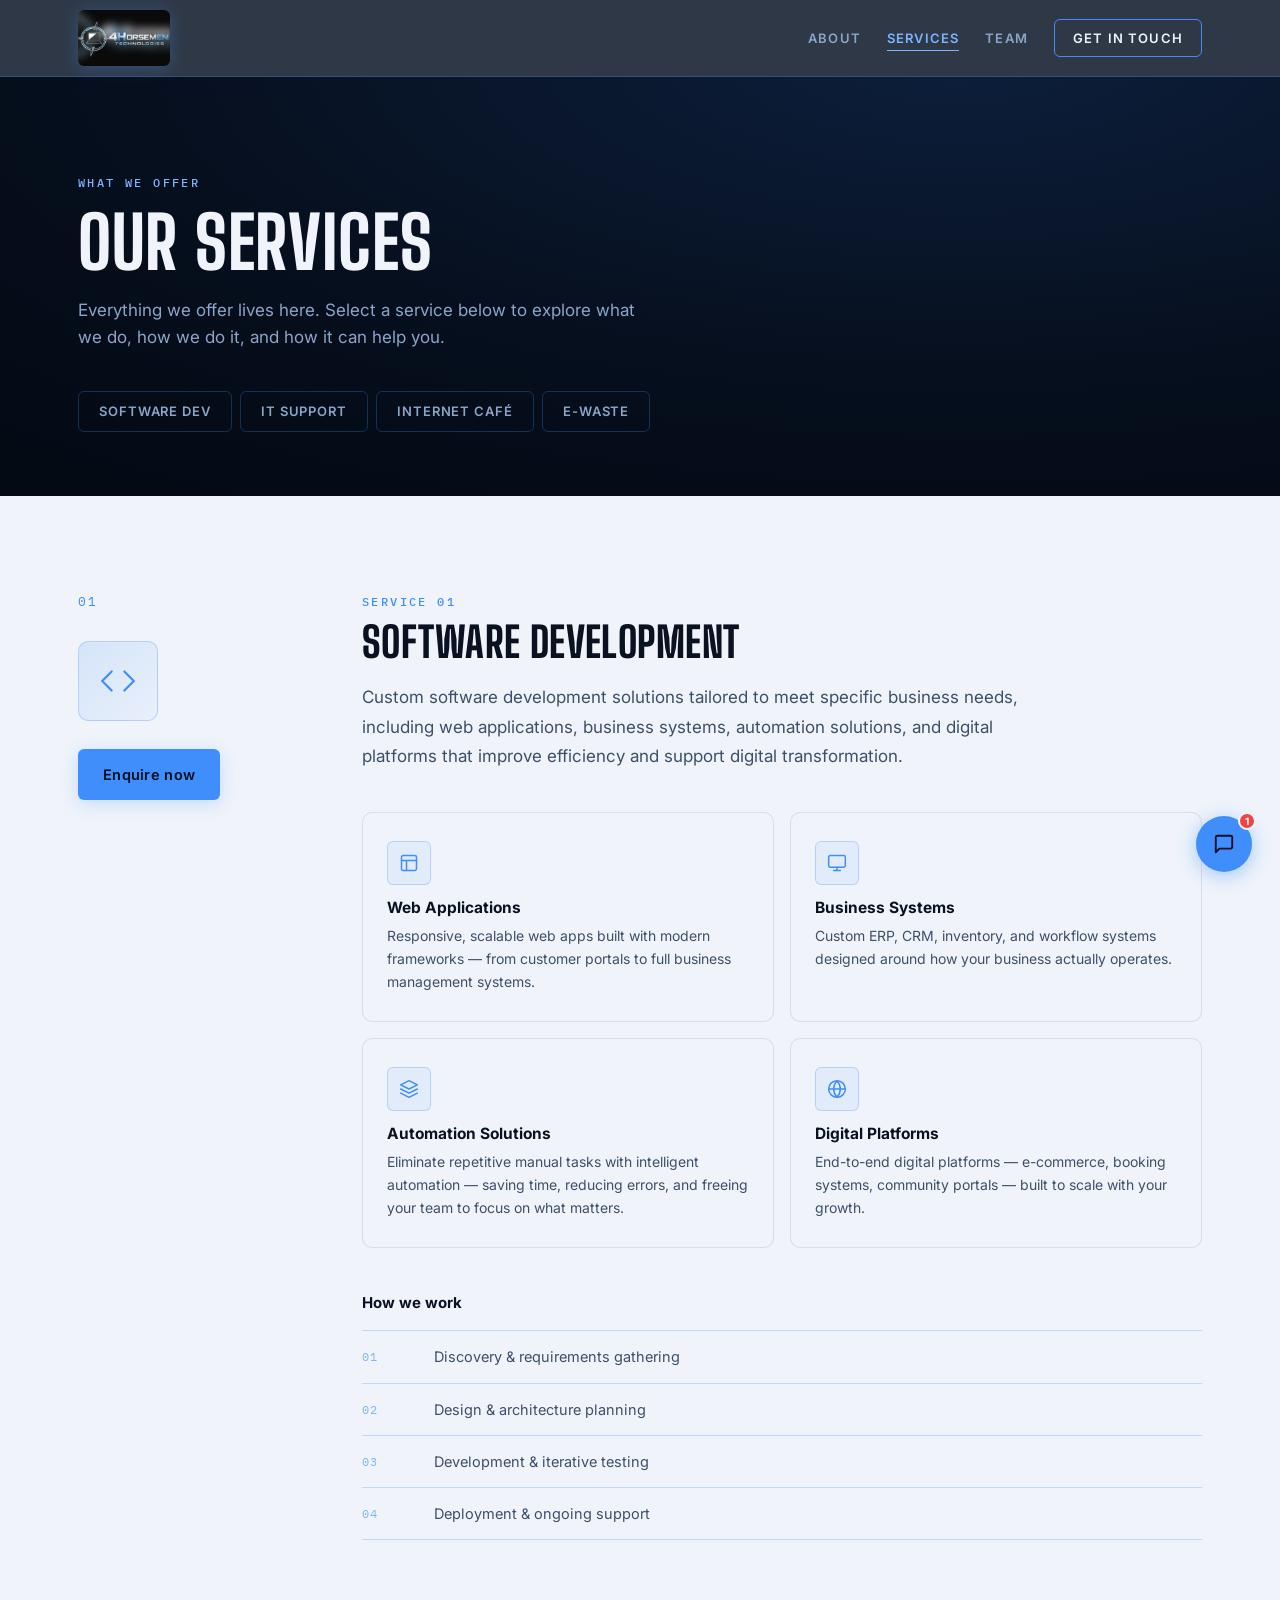
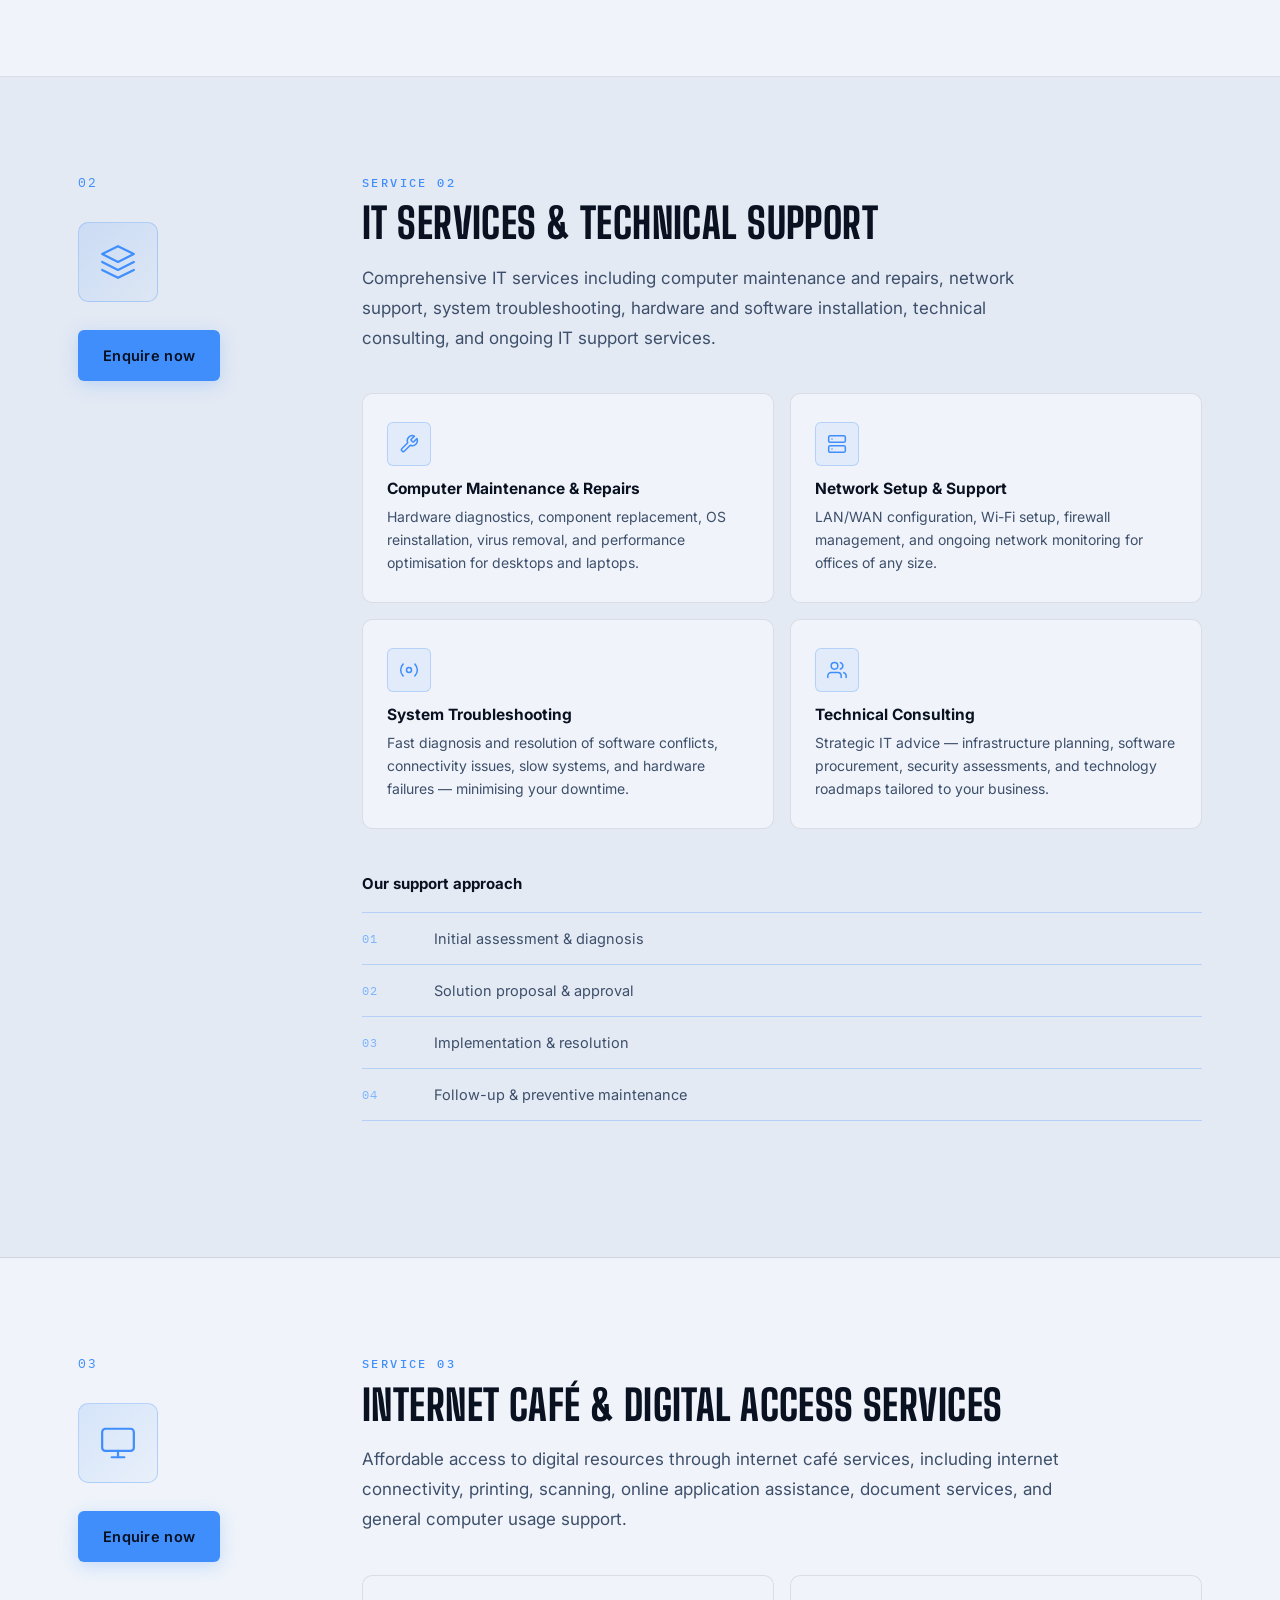
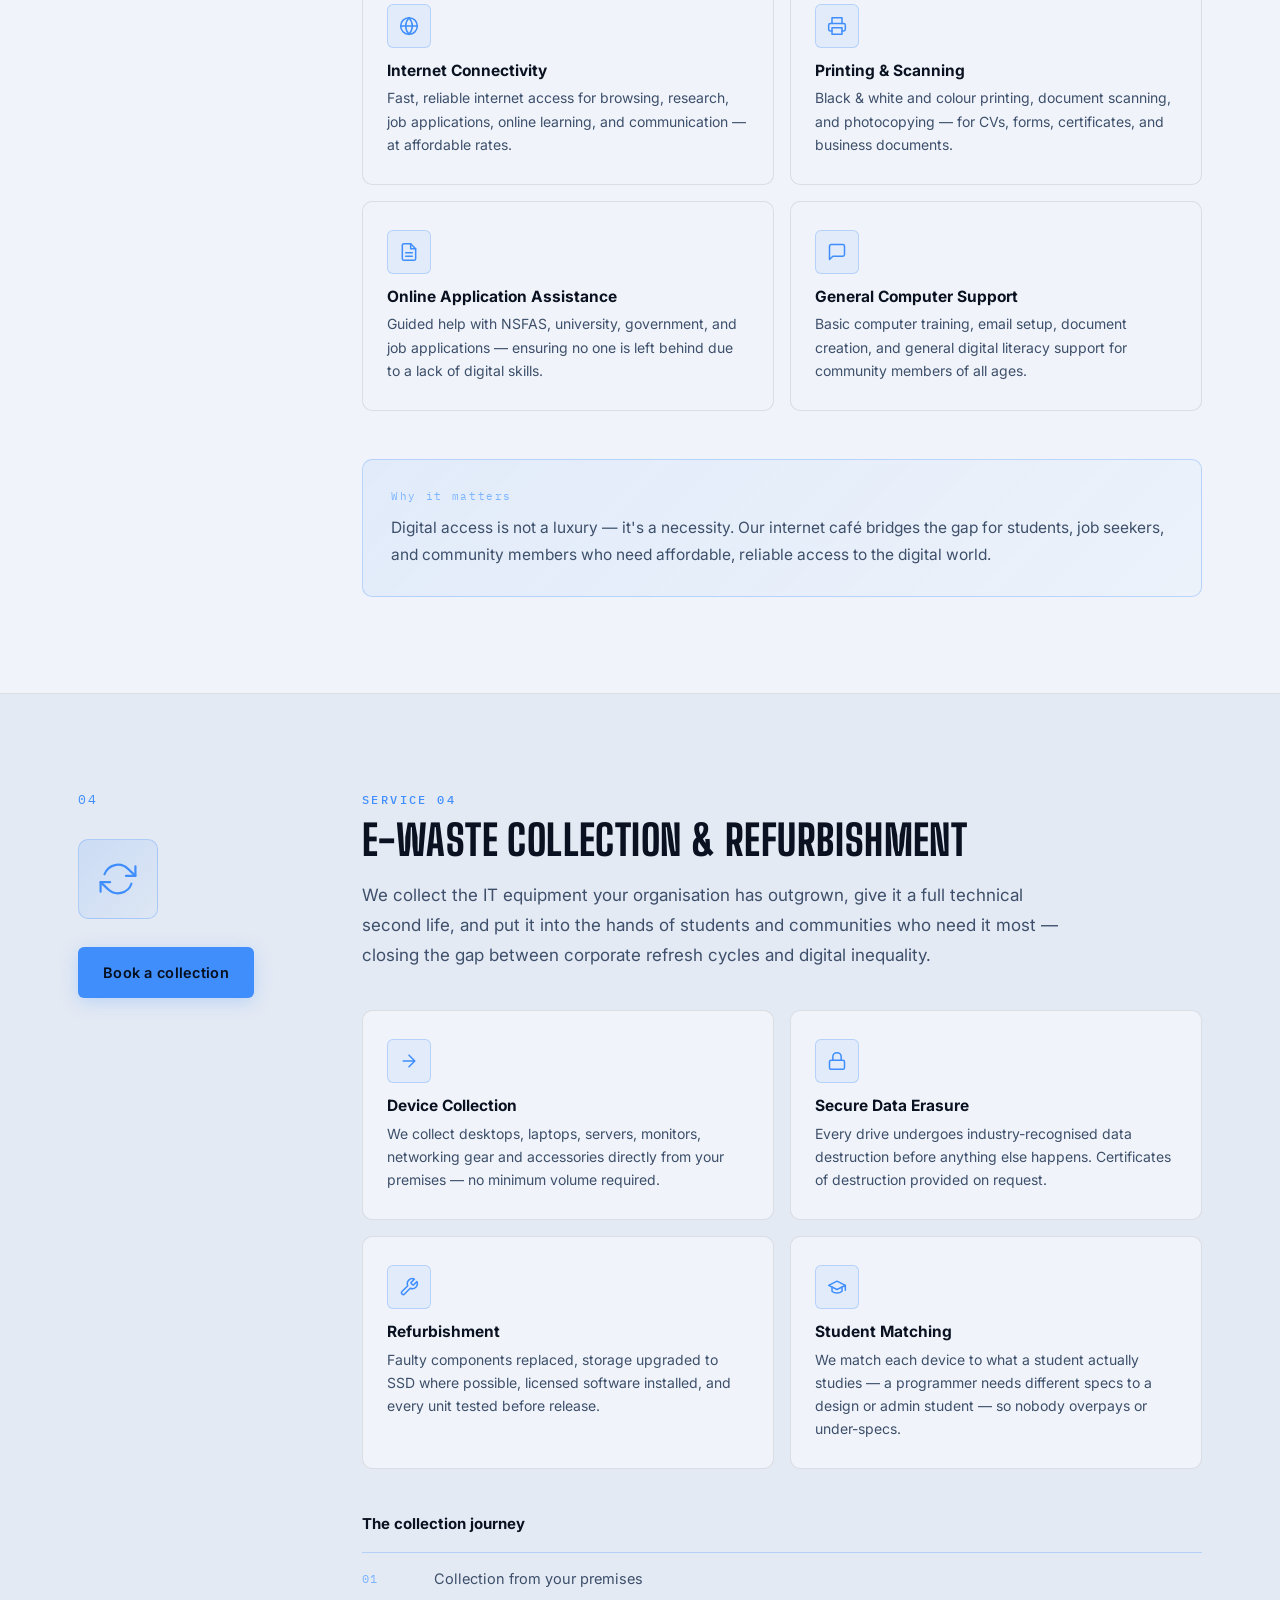
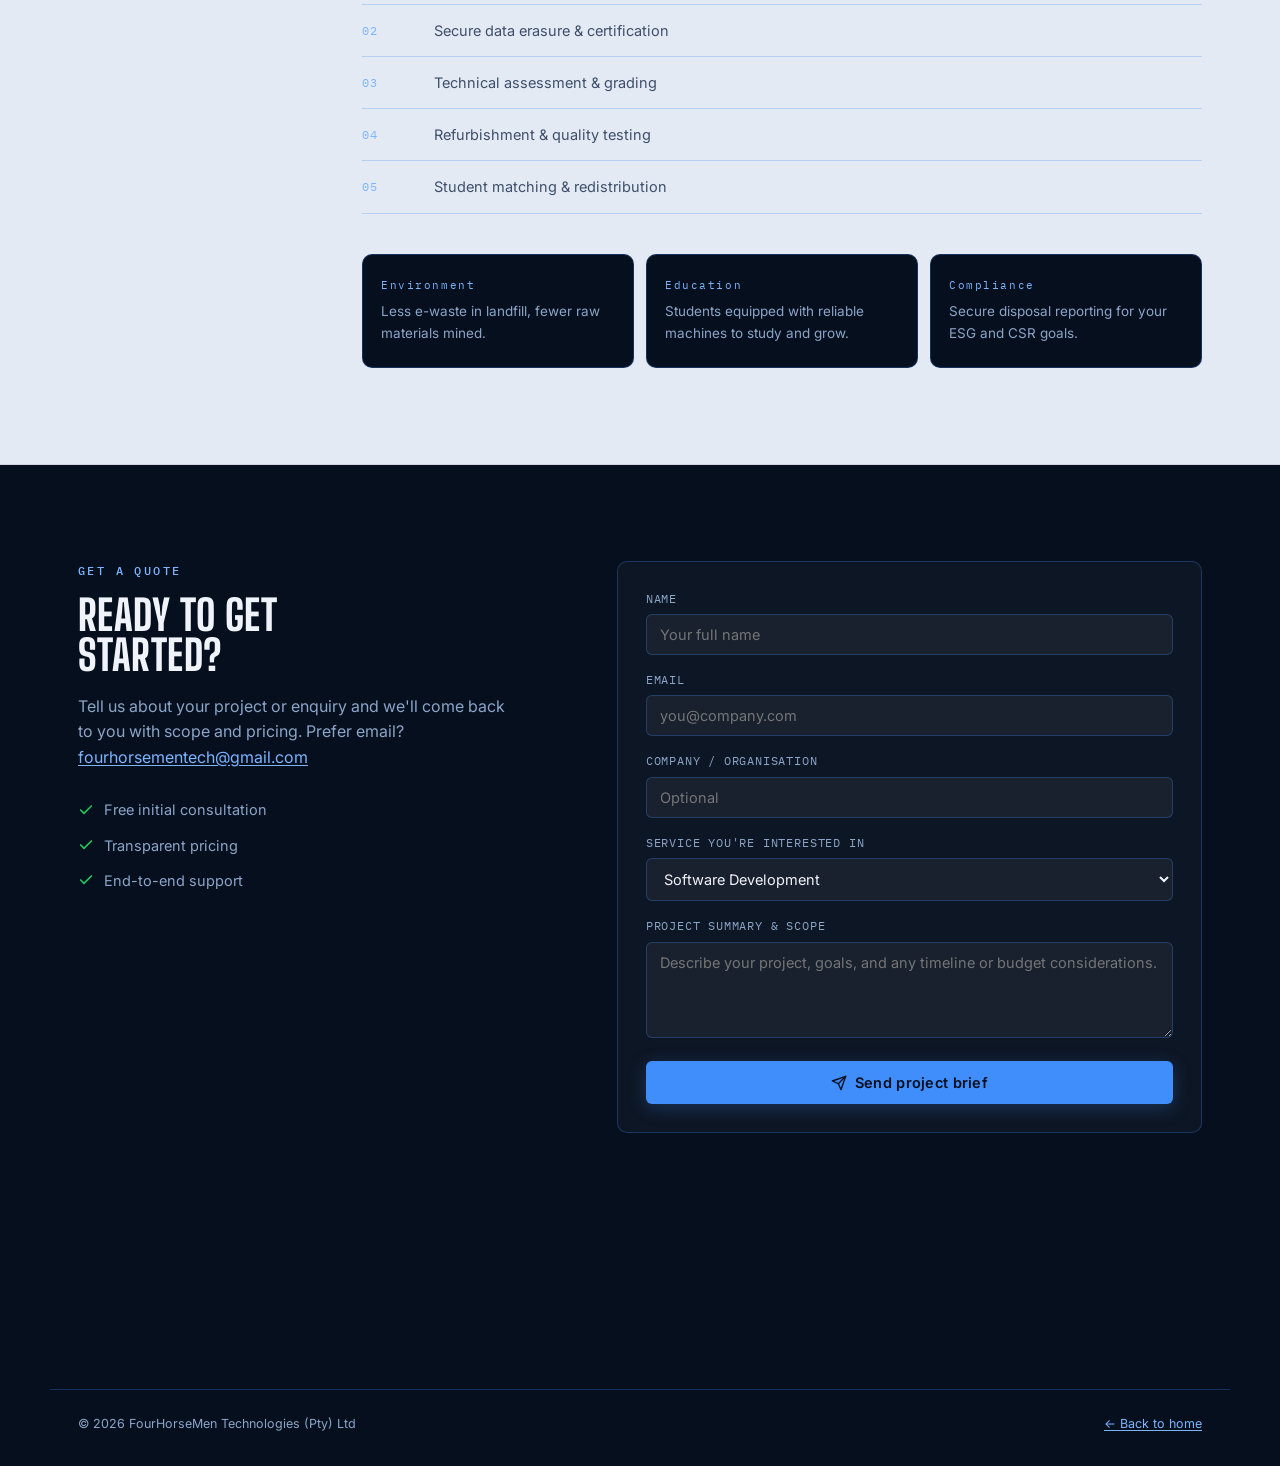
==== services.html @ a7fc77be "init" ====
<!doctype html>
<html lang="en">
<head>
<meta charset="UTF-8">
<meta name="viewport" content="width=device-width, initial-scale=1.0">
<title>Services — FourHorseMen Technologies</title>
<meta name="description" content="Explore FourHorseMen Technologies' services: Software Development, IT Support, Internet Café & Digital Access, and E-Waste Collection & Refurbishment.">
<link rel="preconnect" href="https://fonts.googleapis.com">
<link rel="preconnect" href="https://fonts.gstatic.com" crossorigin>
<link href="https://fonts.googleapis.com/css2?family=Big+Shoulders+Display:wght@600;700;800&family=Inter:wght@400;500;600;700&family=IBM+Plex+Mono:wght@400;500;600&display=swap" rel="stylesheet">
<link rel="stylesheet" href="css/style.css">
</head>
<body>

<div id="toast" class="toast" role="status" aria-live="polite"></div>
<button id="backToTop" class="back-to-top" aria-label="Back to top">
  <svg width="18" height="18" viewBox="0 0 24 24" fill="none" stroke="currentColor" stroke-width="2.5" stroke-linecap="round" stroke-linejoin="round"><polyline points="18 15 12 9 6 15"/></svg>
</button>

<header class="nav" id="siteNav">
  <div class="nav-inner">
    <a class="brand" href="index.html">
      <img class="brand-mark" src="images/logo.png" alt="FourHorseMen Technologies logo">
    </a>
    <button class="nav-toggle" aria-label="Toggle navigation" aria-expanded="false" id="navToggle">
      <span></span><span></span><span></span>
    </button>
    <nav class="links" id="navLinks">
      <a href="index.html">About</a>
      <a href="services.html" class="nav-active">Services</a>
      <a href="index.html#partners">Team</a>
      <a href="index.html#contact" class="nav-cta">Get in touch</a>
    </nav>
  </div>
</header>

<main id="top">

  <!-- PAGE HERO -->
  <section class="page-hero">
    <div class="wrap">
      <span class="eyebrow hero-eyebrow reveal">What we offer</span>
      <h1 class="reveal">Our Services</h1>
      <p class="page-hero-lede reveal">Everything we offer lives here. Select a service below to explore what we do, how we do it, and how it can help you.</p>
      <nav class="service-tabs reveal" aria-label="Service sections">
        <a href="#software" class="tab-link">Software Dev</a>
        <a href="#it-support" class="tab-link">IT Support</a>
        <a href="#internet-cafe" class="tab-link">Internet Café</a>
        <a href="#ewaste" class="tab-link">E-Waste</a>
      </nav>
    </div>
  </section>

  <!-- SERVICE 1: SOFTWARE DEVELOPMENT -->
  <section id="software" class="service-section">
    <div class="wrap service-layout">
      <div class="service-sidebar reveal">
        <div class="service-num mono">01</div>
        <div class="service-big-icon">
          <svg viewBox="0 0 24 24" fill="none" stroke="currentColor" stroke-width="1.4" stroke-linecap="round" stroke-linejoin="round"><polyline points="16 18 22 12 16 6"/><polyline points="8 6 2 12 8 18"/></svg>
        </div>
        <a href="index.html#contact" class="btn btn-primary">Enquire now</a>
      </div>
      <div class="service-body">
        <span class="eyebrow reveal">Service 01</span>
        <h2 class="reveal">Software Development</h2>
        <p class="service-intro reveal">Custom software development solutions tailored to meet specific business needs, including web applications, business systems, automation solutions, and digital platforms that improve efficiency and support digital transformation.</p>
        <div class="service-features reveal">
          <div class="feature-card">
            <div class="feature-icon">
              <svg viewBox="0 0 24 24" fill="none" stroke="currentColor" stroke-width="1.8" stroke-linecap="round" stroke-linejoin="round"><rect x="3" y="3" width="18" height="18" rx="2"/><path d="M3 9h18M9 21V9"/></svg>
            </div>
            <h3>Web Applications</h3>
            <p>Responsive, scalable web apps built with modern frameworks — from customer portals to full business management systems.</p>
          </div>
          <div class="feature-card">
            <div class="feature-icon">
              <svg viewBox="0 0 24 24" fill="none" stroke="currentColor" stroke-width="1.8" stroke-linecap="round" stroke-linejoin="round"><rect x="2" y="3" width="20" height="14" rx="2"/><line x1="8" y1="21" x2="16" y2="21"/><line x1="12" y1="17" x2="12" y2="21"/></svg>
            </div>
            <h3>Business Systems</h3>
            <p>Custom ERP, CRM, inventory, and workflow systems designed around how your business actually operates.</p>
          </div>
          <div class="feature-card">
            <div class="feature-icon">
              <svg viewBox="0 0 24 24" fill="none" stroke="currentColor" stroke-width="1.8" stroke-linecap="round" stroke-linejoin="round"><path d="M12 2L2 7l10 5 10-5-10-5z"/><path d="M2 17l10 5 10-5"/><path d="M2 12l10 5 10-5"/></svg>
            </div>
            <h3>Automation Solutions</h3>
            <p>Eliminate repetitive manual tasks with intelligent automation — saving time, reducing errors, and freeing your team to focus on what matters.</p>
          </div>
          <div class="feature-card">
            <div class="feature-icon">
              <svg viewBox="0 0 24 24" fill="none" stroke="currentColor" stroke-width="1.8" stroke-linecap="round" stroke-linejoin="round"><circle cx="12" cy="12" r="10"/><line x1="2" y1="12" x2="22" y2="12"/><path d="M12 2a15.3 15.3 0 0 1 4 10 15.3 15.3 0 0 1-4 10 15.3 15.3 0 0 1-4-10 15.3 15.3 0 0 1 4-10z"/></svg>
            </div>
            <h3>Digital Platforms</h3>
            <p>End-to-end digital platforms — e-commerce, booking systems, community portals — built to scale with your growth.</p>
          </div>
        </div>
        <div class="service-process reveal">
          <h3 class="process-title">How we work</h3>
          <div class="mini-steps">
            <div class="mini-step"><span class="mono">01</span><p>Discovery &amp; requirements gathering</p></div>
            <div class="mini-step"><span class="mono">02</span><p>Design &amp; architecture planning</p></div>
            <div class="mini-step"><span class="mono">03</span><p>Development &amp; iterative testing</p></div>
            <div class="mini-step"><span class="mono">04</span><p>Deployment &amp; ongoing support</p></div>
          </div>
        </div>
      </div>
    </div>
  </section>

  <!-- SERVICE 2: IT SUPPORT -->
  <section id="it-support" class="service-section alt">
    <div class="wrap service-layout">
      <div class="service-sidebar reveal">
        <div class="service-num mono">02</div>
        <div class="service-big-icon">
          <svg viewBox="0 0 24 24" fill="none" stroke="currentColor" stroke-width="1.4" stroke-linecap="round" stroke-linejoin="round"><path d="M12 2L2 7l10 5 10-5-10-5z"/><path d="M2 17l10 5 10-5"/><path d="M2 12l10 5 10-5"/></svg>
        </div>
        <a href="index.html#contact" class="btn btn-primary">Enquire now</a>
      </div>
      <div class="service-body">
        <span class="eyebrow reveal">Service 02</span>
        <h2 class="reveal">IT Services &amp; Technical Support</h2>
        <p class="service-intro reveal">Comprehensive IT services including computer maintenance and repairs, network support, system troubleshooting, hardware and software installation, technical consulting, and ongoing IT support services.</p>
        <div class="service-features reveal">
          <div class="feature-card">
            <div class="feature-icon">
              <svg viewBox="0 0 24 24" fill="none" stroke="currentColor" stroke-width="1.8" stroke-linecap="round" stroke-linejoin="round"><path d="M14.7 6.3a1 1 0 0 0 0 1.4l1.6 1.6a1 1 0 0 0 1.4 0l3.77-3.77a6 6 0 0 1-7.94 7.94l-6.91 6.91a2.12 2.12 0 0 1-3-3l6.91-6.91a6 6 0 0 1 7.94-7.94l-3.76 3.76z"/></svg>
            </div>
            <h3>Computer Maintenance &amp; Repairs</h3>
            <p>Hardware diagnostics, component replacement, OS reinstallation, virus removal, and performance optimisation for desktops and laptops.</p>
          </div>
          <div class="feature-card">
            <div class="feature-icon">
              <svg viewBox="0 0 24 24" fill="none" stroke="currentColor" stroke-width="1.8" stroke-linecap="round" stroke-linejoin="round"><rect x="2" y="2" width="20" height="8" rx="2" ry="2"/><rect x="2" y="14" width="20" height="8" rx="2" ry="2"/><line x1="6" y1="6" x2="6.01" y2="6"/><line x1="6" y1="18" x2="6.01" y2="18"/></svg>
            </div>
            <h3>Network Setup &amp; Support</h3>
            <p>LAN/WAN configuration, Wi-Fi setup, firewall management, and ongoing network monitoring for offices of any size.</p>
          </div>
          <div class="feature-card">
            <div class="feature-icon">
              <svg viewBox="0 0 24 24" fill="none" stroke="currentColor" stroke-width="1.8" stroke-linecap="round" stroke-linejoin="round"><circle cx="12" cy="12" r="3"/><path d="M19.07 4.93a10 10 0 0 1 0 14.14M4.93 4.93a10 10 0 0 0 0 14.14"/></svg>
            </div>
            <h3>System Troubleshooting</h3>
            <p>Fast diagnosis and resolution of software conflicts, connectivity issues, slow systems, and hardware failures — minimising your downtime.</p>
          </div>
          <div class="feature-card">
            <div class="feature-icon">
              <svg viewBox="0 0 24 24" fill="none" stroke="currentColor" stroke-width="1.8" stroke-linecap="round" stroke-linejoin="round"><path d="M17 21v-2a4 4 0 0 0-4-4H5a4 4 0 0 0-4 4v2"/><circle cx="9" cy="7" r="4"/><path d="M23 21v-2a4 4 0 0 0-3-3.87"/><path d="M16 3.13a4 4 0 0 1 0 7.75"/></svg>
            </div>
            <h3>Technical Consulting</h3>
            <p>Strategic IT advice — infrastructure planning, software procurement, security assessments, and technology roadmaps tailored to your business.</p>
          </div>
        </div>
        <div class="service-process reveal">
          <h3 class="process-title">Our support approach</h3>
          <div class="mini-steps">
            <div class="mini-step"><span class="mono">01</span><p>Initial assessment &amp; diagnosis</p></div>
            <div class="mini-step"><span class="mono">02</span><p>Solution proposal &amp; approval</p></div>
            <div class="mini-step"><span class="mono">03</span><p>Implementation &amp; resolution</p></div>
            <div class="mini-step"><span class="mono">04</span><p>Follow-up &amp; preventive maintenance</p></div>
          </div>
        </div>
      </div>
    </div>
  </section>

  <!-- SERVICE 3: INTERNET CAFÉ -->
  <section id="internet-cafe" class="service-section">
    <div class="wrap service-layout">
      <div class="service-sidebar reveal">
        <div class="service-num mono">03</div>
        <div class="service-big-icon">
          <svg viewBox="0 0 24 24" fill="none" stroke="currentColor" stroke-width="1.4" stroke-linecap="round" stroke-linejoin="round"><rect x="2" y="3" width="20" height="14" rx="2"/><line x1="8" y1="21" x2="16" y2="21"/><line x1="12" y1="17" x2="12" y2="21"/></svg>
        </div>
        <a href="index.html#contact" class="btn btn-primary">Enquire now</a>
      </div>
      <div class="service-body">
        <span class="eyebrow reveal">Service 03</span>
        <h2 class="reveal">Internet Café &amp; Digital Access Services</h2>
        <p class="service-intro reveal">Affordable access to digital resources through internet café services, including internet connectivity, printing, scanning, online application assistance, document services, and general computer usage support.</p>
        <div class="service-features reveal">
          <div class="feature-card">
            <div class="feature-icon">
              <svg viewBox="0 0 24 24" fill="none" stroke="currentColor" stroke-width="1.8" stroke-linecap="round" stroke-linejoin="round"><circle cx="12" cy="12" r="10"/><line x1="2" y1="12" x2="22" y2="12"/><path d="M12 2a15.3 15.3 0 0 1 4 10 15.3 15.3 0 0 1-4 10 15.3 15.3 0 0 1-4-10 15.3 15.3 0 0 1 4-10z"/></svg>
            </div>
            <h3>Internet Connectivity</h3>
            <p>Fast, reliable internet access for browsing, research, job applications, online learning, and communication — at affordable rates.</p>
          </div>
          <div class="feature-card">
            <div class="feature-icon">
              <svg viewBox="0 0 24 24" fill="none" stroke="currentColor" stroke-width="1.8" stroke-linecap="round" stroke-linejoin="round"><polyline points="6 9 6 2 18 2 18 9"/><path d="M6 18H4a2 2 0 0 1-2-2v-5a2 2 0 0 1 2-2h16a2 2 0 0 1 2 2v5a2 2 0 0 1-2 2h-2"/><rect x="6" y="14" width="12" height="8"/></svg>
            </div>
            <h3>Printing &amp; Scanning</h3>
            <p>Black &amp; white and colour printing, document scanning, and photocopying — for CVs, forms, certificates, and business documents.</p>
          </div>
          <div class="feature-card">
            <div class="feature-icon">
              <svg viewBox="0 0 24 24" fill="none" stroke="currentColor" stroke-width="1.8" stroke-linecap="round" stroke-linejoin="round"><path d="M14 2H6a2 2 0 0 0-2 2v16a2 2 0 0 0 2 2h12a2 2 0 0 0 2-2V8z"/><polyline points="14 2 14 8 20 8"/><line x1="16" y1="13" x2="8" y2="13"/><line x1="16" y1="17" x2="8" y2="17"/></svg>
            </div>
            <h3>Online Application Assistance</h3>
            <p>Guided help with NSFAS, university, government, and job applications — ensuring no one is left behind due to a lack of digital skills.</p>
          </div>
          <div class="feature-card">
            <div class="feature-icon">
              <svg viewBox="0 0 24 24" fill="none" stroke="currentColor" stroke-width="1.8" stroke-linecap="round" stroke-linejoin="round"><path d="M21 15a2 2 0 0 1-2 2H7l-4 4V5a2 2 0 0 1 2-2h14a2 2 0 0 1 2 2z"/></svg>
            </div>
            <h3>General Computer Support</h3>
            <p>Basic computer training, email setup, document creation, and general digital literacy support for community members of all ages.</p>
          </div>
        </div>
        <div class="service-highlight reveal">
          <span class="mono">Why it matters</span>
          <p>Digital access is not a luxury — it's a necessity. Our internet café bridges the gap for students, job seekers, and community members who need affordable, reliable access to the digital world.</p>
        </div>
      </div>
    </div>
  </section>

  <!-- SERVICE 4: E-WASTE -->
  <section id="ewaste" class="service-section alt">
    <div class="wrap service-layout">
      <div class="service-sidebar reveal">
        <div class="service-num mono">04</div>
        <div class="service-big-icon">
          <svg viewBox="0 0 24 24" fill="none" stroke="currentColor" stroke-width="1.4" stroke-linecap="round" stroke-linejoin="round"><polyline points="23 4 23 10 17 10"/><polyline points="1 20 1 14 7 14"/><path d="M3.51 9a9 9 0 0 1 14.85-3.36L23 10M1 14l4.64 4.36A9 9 0 0 0 20.49 15"/></svg>
        </div>
        <a href="index.html#contact" class="btn btn-primary">Book a collection</a>
      </div>
      <div class="service-body">
        <span class="eyebrow reveal">Service 04</span>
        <h2 class="reveal">E-Waste Collection &amp; Refurbishment</h2>
        <p class="service-intro reveal">We collect the IT equipment your organisation has outgrown, give it a full technical second life, and put it into the hands of students and communities who need it most — closing the gap between corporate refresh cycles and digital inequality.</p>
        <div class="service-features reveal">
          <div class="feature-card">
            <div class="feature-icon">
              <svg viewBox="0 0 24 24" fill="none" stroke="currentColor" stroke-width="1.8" stroke-linecap="round" stroke-linejoin="round"><path d="M5 12h14M12 5l7 7-7 7"/></svg>
            </div>
            <h3>Device Collection</h3>
            <p>We collect desktops, laptops, servers, monitors, networking gear and accessories directly from your premises — no minimum volume required.</p>
          </div>
          <div class="feature-card">
            <div class="feature-icon">
              <svg viewBox="0 0 24 24" fill="none" stroke="currentColor" stroke-width="1.8" stroke-linecap="round" stroke-linejoin="round"><rect x="3" y="11" width="18" height="11" rx="2" ry="2"/><path d="M7 11V7a5 5 0 0 1 10 0v4"/></svg>
            </div>
            <h3>Secure Data Erasure</h3>
            <p>Every drive undergoes industry-recognised data destruction before anything else happens. Certificates of destruction provided on request.</p>
          </div>
          <div class="feature-card">
            <div class="feature-icon">
              <svg viewBox="0 0 24 24" fill="none" stroke="currentColor" stroke-width="1.8" stroke-linecap="round" stroke-linejoin="round"><path d="M14.7 6.3a1 1 0 0 0 0 1.4l1.6 1.6a1 1 0 0 0 1.4 0l3.77-3.77a6 6 0 0 1-7.94 7.94l-6.91 6.91a2.12 2.12 0 0 1-3-3l6.91-6.91a6 6 0 0 1 7.94-7.94l-3.76 3.76z"/></svg>
            </div>
            <h3>Refurbishment</h3>
            <p>Faulty components replaced, storage upgraded to SSD where possible, licensed software installed, and every unit tested before release.</p>
          </div>
          <div class="feature-card">
            <div class="feature-icon">
              <svg viewBox="0 0 24 24" fill="none" stroke="currentColor" stroke-width="1.8" stroke-linecap="round" stroke-linejoin="round"><path d="M22 10v6M2 10l10-5 10 5-10 5z"/><path d="M6 12v5c3 3 9 3 12 0v-5"/></svg>
            </div>
            <h3>Student Matching</h3>
            <p>We match each device to what a student actually studies — a programmer needs different specs to a design or admin student — so nobody overpays or under-specs.</p>
          </div>
        </div>
        <div class="ewaste-process reveal">
          <h3 class="process-title">The collection journey</h3>
          <div class="mini-steps">
            <div class="mini-step"><span class="mono">01</span><p>Collection from your premises</p></div>
            <div class="mini-step"><span class="mono">02</span><p>Secure data erasure &amp; certification</p></div>
            <div class="mini-step"><span class="mono">03</span><p>Technical assessment &amp; grading</p></div>
            <div class="mini-step"><span class="mono">04</span><p>Refurbishment &amp; quality testing</p></div>
            <div class="mini-step"><span class="mono">05</span><p>Student matching &amp; redistribution</p></div>
          </div>
        </div>
        <div class="impact-trio reveal">
          <div class="impact-pill">
            <span class="mono">Environment</span>
            <p>Less e-waste in landfill, fewer raw materials mined.</p>
          </div>
          <div class="impact-pill">
            <span class="mono">Education</span>
            <p>Students equipped with reliable machines to study and grow.</p>
          </div>
          <div class="impact-pill">
            <span class="mono">Compliance</span>
            <p>Secure disposal reporting for your ESG and CSR goals.</p>
          </div>
        </div>
      </div>
    </div>
  </section>

  <!-- QUOTE FORM -->
  <section class="quote" id="quote">
    <div class="wrap quote-grid">
      <div class="reveal">
        <span class="eyebrow">Get a quote</span>
        <h2>Ready to get started?</h2>
        <p class="lede">Tell us about your project or enquiry and we'll come back to you with scope and pricing. Prefer email? <a class="inline-link" href="mailto:fourhorsementech@gmail.com">fourhorsementech@gmail.com</a></p>
        <ul class="quote-perks">
          <li><svg width="16" height="16" viewBox="0 0 24 24" fill="none" stroke="currentColor" stroke-width="2.5" stroke-linecap="round" stroke-linejoin="round"><polyline points="20 6 9 17 4 12"/></svg>Free initial consultation</li>
          <li><svg width="16" height="16" viewBox="0 0 24 24" fill="none" stroke="currentColor" stroke-width="2.5" stroke-linecap="round" stroke-linejoin="round"><polyline points="20 6 9 17 4 12"/></svg>Transparent pricing</li>
          <li><svg width="16" height="16" viewBox="0 0 24 24" fill="none" stroke="currentColor" stroke-width="2.5" stroke-linecap="round" stroke-linejoin="round"><polyline points="20 6 9 17 4 12"/></svg>End-to-end support</li>
        </ul>
      </div>
      <form class="cta-form reveal" id="quoteForm">
        <label for="q-name">Name</label>
        <input id="q-name" name="q-name" type="text" required placeholder="Your full name">
        <label for="q-email">Email</label>
        <input id="q-email" name="q-email" type="email" required placeholder="you@company.com">
        <label for="q-company">Company / organisation</label>
        <input id="q-company" name="q-company" type="text" placeholder="Optional">
        <label for="q-type">Service you're interested in</label>
        <select id="q-type" name="q-type">
          <option value="Software Development">Software Development</option>
          <option value="IT Support & Network Support">IT Support &amp; Network Support</option>
          <option value="Internet Café & Digital Access">Internet Café &amp; Digital Access</option>
          <option value="E-Waste Collection & Refurbishment">E-Waste Collection &amp; Refurbishment</option>
          <option value="Other">Other</option>
        </select>
        <label for="q-summary">Project summary &amp; scope</label>
        <textarea id="q-summary" name="q-summary" required placeholder="Describe your project, goals, and any timeline or budget considerations."></textarea>
        <button class="btn btn-primary" type="submit">
          <svg width="16" height="16" viewBox="0 0 24 24" fill="none" stroke="currentColor" stroke-width="2" stroke-linecap="round" stroke-linejoin="round"><line x1="22" y1="2" x2="11" y2="13"/><polygon points="22 2 15 22 11 13 2 9 22 2"/></svg>
          Send project brief
        </button>
      </form>
    </div>
  </section>

  <footer>
    <div class="foot-bottom">
      <span>© <span id="year"></span> FourHorseMen Technologies (Pty) Ltd</span>
      <span><a href="index.html" class="inline-link">← Back to home</a></span>
    </div>
  </footer>

</main>
<script src="js/script.js"></script>
<script src="js/chatbot.js"></script>
</body>
</html>
---- css/style.css ----
:root{
  --pcb-deep:#060F1E;
  --pcb-mid:#0D1F3C;
  --brand-green:#1B4D8F;
  --brass:#3F8EFC;
  --brass-bright:#7BB4FF;
  --brass-glow:rgba(63,142,252,0.25);
  --paper:#F0F4FA;
  --paper-dim:#E4EAF4;
  --ink:#0A1120;
  --ink-soft:#3D4F6A;
  --mist:#8BA5C8;
  --line:rgba(63,142,252,0.28);
  --success:#22C55E;
  --maxw:1180px;
  --radius:10px;
  --radius-sm:6px;
}
*{box-sizing:border-box;}
html{scroll-behavior:smooth;}
body{
  margin:0;
  background:var(--paper);
  color:var(--ink);
  font-family:'Inter',sans-serif;
  font-size:16px;
  line-height:1.6;
  -webkit-font-smoothing:antialiased;
}
h1,h2,h3{
  font-family:'Big Shoulders Display',sans-serif;
  font-weight:800;
  text-transform:uppercase;
  letter-spacing:0.01em;
  margin:0;
  line-height:0.95;
}
.mono{font-family:'IBM Plex Mono',monospace; letter-spacing:0.06em;}
.eyebrow{
  font-family:'IBM Plex Mono',monospace;
  font-size:12px;
  letter-spacing:0.2em;
  text-transform:uppercase;
  font-weight:500;
}
a{color:inherit;}
img,svg{display:block;max-width:100%;}
.wrap{max-width:var(--maxw);margin:0 auto;padding:0 28px;}
button{font-family:inherit;cursor:pointer;}
a:focus-visible,button:focus-visible{outline:2px solid var(--brass-bright);outline-offset:3px;}

@media(prefers-reduced-motion:reduce){
  *{animation-duration:0.01ms !important;animation-iteration-count:1 !important;transition-duration:0.01ms !important;scroll-behavior:auto !important;}
}

/* ── TOAST ── */
.toast{
  position:fixed;bottom:28px;left:50%;transform:translateX(-50%) translateY(20px);
  background:var(--pcb-deep);color:var(--paper);
  padding:14px 24px;border-radius:var(--radius);
  border:1px solid var(--line);
  font-size:14.5px;font-weight:500;
  box-shadow:0 8px 32px rgba(0,0,0,0.4);
  opacity:0;pointer-events:none;
  transition:opacity .3s ease,transform .3s ease;
  z-index:200;white-space:nowrap;
}
.toast.show{opacity:1;transform:translateX(-50%) translateY(0);}

/* ── BACK TO TOP ── */
.back-to-top{
  position:fixed;bottom:28px;right:28px;z-index:100;
  width:44px;height:44px;border-radius:50%;
  background:var(--brass);color:var(--pcb-deep);
  border:none;display:flex;align-items:center;justify-content:center;
  box-shadow:0 4px 16px var(--brass-glow);
  opacity:0;pointer-events:none;
  transition:opacity .3s ease,transform .2s ease,background .2s ease;
  transform:translateY(10px);
}
.back-to-top.visible{opacity:1;pointer-events:auto;transform:translateY(0);}
.back-to-top:hover{background:var(--brass-bright);transform:translateY(-2px);}

/* ── NAV ── */
header.nav{
  position:sticky;top:0;z-index:50;
  background:rgba(6,15,30,0.82);
  -webkit-backdrop-filter:blur(14px) saturate(1.4);
  backdrop-filter:blur(14px) saturate(1.4);
  border-bottom:1px solid var(--line);
  transition:background .3s ease;
}
header.nav.scrolled{background:rgba(6,15,30,0.96);}
.nav-inner{
  max-width:var(--maxw);margin:0 auto;padding:10px 28px;
  display:flex;align-items:center;justify-content:space-between;
  color:var(--paper);
}
.brand{display:flex;align-items:center;gap:10px;text-decoration:none;}
.brand-mark{height:56px;width:auto;flex:none;border-radius:6px;filter:drop-shadow(0 2px 8px rgba(63,142,252,0.3));}
nav.links{display:flex;gap:26px;align-items:center;}
nav.links a{
  font-size:13px;text-transform:uppercase;letter-spacing:0.09em;
  text-decoration:none;color:var(--mist);font-weight:600;
  transition:color .2s ease;position:relative;
}
nav.links a::after{
  content:'';position:absolute;bottom:-3px;left:0;right:0;height:1.5px;
  background:var(--brass-bright);transform:scaleX(0);transform-origin:left;
  transition:transform .25s ease;
}
nav.links a:hover{color:var(--brass-bright);}
nav.links a:hover::after{transform:scaleX(1);}
.nav-cta{
  border:1px solid var(--brass);color:var(--paper) !important;
  padding:8px 18px;border-radius:var(--radius-sm);white-space:nowrap;
}
.nav-cta::after{display:none;}
.nav-cta:hover{background:var(--brass);color:var(--pcb-deep) !important;}
.nav-toggle{
  display:none;background:none;border:none;color:var(--paper);
  flex-direction:column;gap:5px;padding:4px;
}
.nav-toggle span{
  display:block;width:22px;height:2px;background:currentColor;
  border-radius:2px;transition:transform .25s ease,opacity .25s ease;
}
.nav-toggle.open span:nth-child(1){transform:translateY(7px) rotate(45deg);}
.nav-toggle.open span:nth-child(2){opacity:0;}
.nav-toggle.open span:nth-child(3){transform:translateY(-7px) rotate(-45deg);}

@media(max-width:820px){
  nav.links{
    position:absolute;top:100%;left:0;right:0;
    background:rgba(6,15,30,0.98);flex-direction:column;
    padding:20px 28px 28px;gap:20px;
    border-bottom:1px solid var(--line);
    display:none;
  }
  nav.links.open{display:flex;}
  .nav-toggle{display:flex;}
}

/* ── HERO ── */
.hero{
  position:relative;overflow:hidden;
  background:radial-gradient(130% 150% at 75% -5%, var(--pcb-mid) 0%, var(--pcb-deep) 50%, #030810 100%);
  color:var(--paper);
  padding:110px 0 80px;
}
#particleCanvas{
  position:absolute;inset:0;width:100%;height:100%;
  pointer-events:none;opacity:0.45;
}
.hero-grid{
  position:relative;z-index:1;
  display:grid;grid-template-columns:1.15fr 0.85fr;gap:48px;align-items:center;
}
.hero-copy{animation:fadeUp .8s ease both;}
.hero-eyebrow{color:var(--brass-bright);margin-bottom:20px;display:block;}
.hero h1{font-size:clamp(42px,6vw,76px);color:var(--paper);}
.hero h1 em{font-style:normal;color:var(--brass-bright);}
.hero p.lede{max-width:46ch;margin:28px 0 36px;font-size:17px;color:var(--mist);line-height:1.7;}
.hero-ctas{display:flex;gap:14px;flex-wrap:wrap;}

@keyframes fadeUp{from{opacity:0;transform:translateY(24px);}to{opacity:1;transform:translateY(0);}}

/* ── BUTTONS ── */
.btn{
  display:inline-flex;align-items:center;gap:8px;
  padding:13px 24px;border-radius:var(--radius-sm);text-decoration:none;
  font-weight:600;font-size:14.5px;letter-spacing:0.02em;
  transition:transform .18s ease,background .18s ease,color .18s ease,border-color .18s ease,box-shadow .18s ease;
  border:1px solid transparent;
}
.btn:hover{transform:translateY(-2px);}
.btn-primary{background:var(--brass);color:var(--pcb-deep);box-shadow:0 4px 18px var(--brass-glow);}
.btn-primary:hover{background:var(--brass-bright);box-shadow:0 6px 24px rgba(63,142,252,0.4);}
.btn-ghost{border-color:rgba(239,237,227,0.35);color:var(--paper);}
.btn-ghost:hover{border-color:var(--brass-bright);color:var(--brass-bright);}

/* ── CIRCUIT VISUAL ── */
.circuit-box{
  position:relative;aspect-ratio:1/1;max-width:440px;margin:0 auto;
  animation:fadeUp .8s .2s ease both;
}
.circuit-box svg{width:100%;height:100%;}
.trace{fill:none;stroke:var(--brass);stroke-width:1.4;opacity:0.4;}
.trace-pulse{
  fill:none;stroke:var(--brass-bright);stroke-width:2.2;
  stroke-dasharray:14 900;stroke-dashoffset:0;
  filter:drop-shadow(0 0 5px var(--brass-bright));
  animation:flow 5.5s linear infinite;
}
.trace-pulse.d2{animation-delay:1.4s;}
.trace-pulse.d3{animation-delay:2.9s;}
@keyframes flow{from{stroke-dashoffset:900;}to{stroke-dashoffset:0;}}
.node{fill:var(--pcb-deep);stroke:var(--brass);stroke-width:1.4;}
.node.live{fill:var(--brass-bright);stroke:none;animation:pulse-glow 2.6s ease-in-out infinite;}
@keyframes pulse-glow{0%,100%{opacity:1;}50%{opacity:0.4;}}
.readout{
  position:absolute;right:2%;bottom:6%;
  background:rgba(6,15,30,0.88);border:1px solid var(--line);
  padding:10px 14px;border-radius:var(--radius-sm);
  font-size:11.5px;color:var(--brass-bright);min-width:172px;
  -webkit-backdrop-filter:blur(8px);backdrop-filter:blur(8px);
}
.readout .label{color:var(--mist);font-size:10px;display:block;margin-bottom:3px;}
.readout .val{font-size:15px;font-weight:600;}

/* ── STATS BAR ── */
.stats-bar{
  background:var(--pcb-deep);
  border-bottom:1px solid var(--line);
  padding:28px 0;
}
.stats-inner{
  display:flex;align-items:center;justify-content:space-between;
  flex-wrap:wrap;gap:20px;
}
.stat-item{display:flex;flex-direction:column;align-items:center;gap:4px;}
.stat-num{
  font-family:'Big Shoulders Display',sans-serif;font-weight:800;
  font-size:clamp(28px,3.5vw,40px);color:var(--brass-bright);line-height:1;
}
.stat-unit{font-size:22px;color:var(--brass-bright);font-weight:700;margin-left:1px;}
.stat-label{font-size:12px;color:var(--mist);text-transform:uppercase;letter-spacing:0.1em;font-family:'IBM Plex Mono',monospace;}
.stat-divider{width:1px;height:40px;background:var(--line);}

/* ── SECTION HEADERS ── */
section{padding:96px 0;}
.sec-head{max-width:640px;margin-bottom:56px;}
.sec-head .eyebrow{color:var(--brass);margin-bottom:14px;display:block;}
.sec-head h2{font-size:clamp(30px,4vw,46px);color:var(--ink);}
.sec-head p{margin-top:16px;color:var(--ink-soft);font-size:16.5px;max-width:56ch;}
section.on-dark .sec-head h2{color:var(--paper);}
section.on-dark .sec-head p{color:var(--mist);}

/* ── ABOUT ── */
#about{
  background:linear-gradient(160deg,#0D1F3C 0%,#060F1E 55%,#0A1A2E 100%);
  color:var(--paper);
}
#about .sec-head .eyebrow{color:var(--brass-bright);}
#about .sec-head h2{color:var(--paper);}
.about-grid{display:grid;grid-template-columns:1fr 1fr;gap:60px;align-items:start;}
.about-copy p{color:#ffffff;font-size:16.5px;margin:0 0 18px;line-height:1.75;}
.card-stack{display:flex;flex-direction:column;gap:3px;}
.mini-card{
  background:rgba(255,255,255,0.04);border:1px solid var(--line);
  padding:22px 24px;border-left:3px solid var(--brass);
  transition:border-color .2s ease,box-shadow .2s ease,background .2s ease;
}
.mini-card:hover{border-left-color:var(--brass-bright);background:rgba(63,142,252,0.07);box-shadow:0 4px 20px rgba(63,142,252,0.12);}
.mini-card .eyebrow{color:var(--brass-bright);margin-bottom:8px;display:block;}
.mini-card p{margin:0;color:#ffffff;font-size:15px;}

/* ── PROCESS ── */
.process{background:var(--pcb-deep);color:var(--paper);}
.process .sec-head h2,.process .sec-head p{color:var(--paper);}
.process .sec-head p{color:var(--mist);}
.process-list{display:flex;flex-direction:column;border-top:1px solid var(--line);}
.p-step{
  display:grid;grid-template-columns:90px 1fr;gap:24px;
  padding:32px 0;border-bottom:1px solid var(--line);align-items:start;
  transition:background .2s ease;
}
.p-step:hover{background:rgba(63,142,252,0.04);}
.p-step .num{font-family:'IBM Plex Mono',monospace;font-size:14px;color:var(--brass-bright);padding-top:4px;}
.p-step h3{font-size:24px;color:var(--paper);text-transform:uppercase;margin-bottom:8px;}
.p-step p{margin:0;color:var(--mist);max-width:62ch;font-size:15.5px;}

/* ── SERVICES ── */
.services-grid{
  display:grid;grid-template-columns:repeat(2,1fr);gap:16px;
}
.service-card{
  background:var(--paper);padding:36px 32px;
  border:1px solid rgba(25,25,19,0.1);border-radius:var(--radius);
  display:flex;flex-direction:column;gap:20px;
  transition:transform .25s ease,box-shadow .25s ease,border-color .25s ease;
}
.service-card:hover{
  transform:translateY(-4px);
  box-shadow:0 12px 40px rgba(63,142,252,0.12);
  border-color:var(--brass);
}
.service-icon{
  width:52px;height:52px;border-radius:var(--radius-sm);
  background:linear-gradient(135deg,rgba(63,142,252,0.15),rgba(63,142,252,0.05));
  border:1px solid var(--line);
  display:flex;align-items:center;justify-content:center;
  color:var(--brass);
  transition:background .25s ease,box-shadow .25s ease;
}
.service-card:hover .service-icon{
  background:linear-gradient(135deg,rgba(63,142,252,0.28),rgba(63,142,252,0.1));
  box-shadow:0 0 18px var(--brass-glow);
}
.service-icon svg{width:24px;height:24px;}
.service-card .idx{font-family:'IBM Plex Mono',monospace;font-size:11px;color:var(--brass);display:block;margin-bottom:4px;}
.service-card h3{font-size:20px;margin-bottom:8px;text-transform:none;letter-spacing:0;font-family:'Inter',sans-serif;font-weight:700;color:var(--ink);}
.service-card p{margin:0;font-size:14.5px;color:var(--ink-soft);text-transform:none;}

/* ── QUOTE ── */
.quote{background:var(--pcb-deep);color:var(--paper);}
.quote-grid{display:grid;grid-template-columns:0.9fr 1.1fr;gap:60px;align-items:start;}
.quote .eyebrow{color:var(--brass-bright);margin-bottom:16px;display:block;}
.quote h2{font-size:clamp(28px,3.6vw,42px);color:var(--paper);max-width:14ch;}
.quote .lede{margin-top:18px;color:var(--mist);font-size:16px;max-width:44ch;}
.inline-link{color:var(--brass-bright);text-decoration:underline;text-underline-offset:2px;}
.inline-link:hover{color:var(--paper);}
.quote-perks{list-style:none;padding:0;margin:28px 0 0;display:flex;flex-direction:column;gap:12px;}
.quote-perks li{display:flex;align-items:center;gap:10px;font-size:14.5px;color:var(--mist);}
.quote-perks svg{color:var(--success);flex:none;}

/* ── IMPACT ── */
.impact{
  background:linear-gradient(160deg,#0D2B5E 0%,#081A33 60%,#030810 100%);
  color:var(--paper);
}
.impact .sec-head h2,.impact .sec-head p{color:var(--paper);}
.impact .sec-head p{color:var(--mist);}
.impact-grid{display:grid;grid-template-columns:repeat(3,1fr);gap:16px;}
.impact-card{
  background:rgba(255,255,255,0.04);
  border:1px solid var(--line);
  border-radius:var(--radius);
  padding:36px 28px;
  transition:background .25s ease,transform .25s ease;
}
.impact-card:hover{background:rgba(63,142,252,0.08);transform:translateY(-3px);}
.impact-icon{
  width:48px;height:48px;border-radius:var(--radius-sm);
  background:rgba(63,142,252,0.12);border:1px solid var(--line);
  display:flex;align-items:center;justify-content:center;
  color:var(--brass-bright);margin-bottom:20px;
}
.impact-icon svg{width:22px;height:22px;}
.impact-card .mono{font-size:11px;color:var(--brass-bright);display:block;margin-bottom:12px;letter-spacing:0.18em;}
.impact-card p{margin:0;font-size:15.5px;color:var(--mist);font-weight:400;line-height:1.65;}

/* ── PARTNERS ── */
.partners-grid{
  display:grid;grid-template-columns:repeat(2,1fr);gap:20px;
}
.partners-grid{
  display:grid;grid-template-columns:repeat(4,1fr);gap:20px;
}
.partner-card{
  background:var(--paper);
  border:1px solid rgba(25,25,19,0.1);border-radius:var(--radius);
  overflow:hidden;
  display:flex;flex-direction:column;align-items:center;
  padding:32px 20px 28px;
  text-align:center;
  transition:transform .25s ease,box-shadow .25s ease;
}
.partner-card:hover{transform:translateY(-4px);box-shadow:0 12px 36px rgba(63,142,252,0.13);}
.partner-photo{
  width:50%;aspect-ratio:1/1;border-radius:50%;overflow:hidden;
  border:3px solid var(--brass);
  box-shadow:0 0 0 5px rgba(63,142,252,0.12);
  margin-bottom:20px;flex:none;
  background:var(--pcb-mid);
  transition:border-color .25s ease,box-shadow .25s ease;
}
.partner-photo img{
  width:100%;height:100%;object-fit:cover;object-position:top;
  display:block;
  transition:transform .4s ease;
}
.partner-card:hover .partner-photo img{transform:scale(1.06);}
.partner-card:hover .partner-photo{
  border-color:var(--brass-bright);
  box-shadow:0 0 0 5px rgba(63,142,252,0.22),0 0 20px rgba(63,142,252,0.2);
}
.partner-info{
  display:flex;flex-direction:column;align-items:center;gap:6px;width:100%;
}
.partner-card h3{
  font-family:'Inter',sans-serif;font-weight:700;text-transform:none;
  letter-spacing:0;font-size:15px;color:var(--ink);margin:0;
}
.partner-role{
  display:block;font-size:11px;color:var(--brass);
  font-family:'IBM Plex Mono',monospace;letter-spacing:0.08em;
  text-transform:uppercase;
}
.partner-bio{
  margin:8px 0 0;font-size:13px;color:var(--ink-soft);line-height:1.6;text-align:center;
}
.partner-card h3{
  font-family:'Inter',sans-serif;font-weight:700;text-transform:none;
  letter-spacing:0;font-size:16px;color:var(--ink);margin:0;
}
.partner-role{
  display:block;font-size:11.5px;color:var(--brass);
  font-family:'IBM Plex Mono',monospace;letter-spacing:0.08em;
  text-transform:uppercase;
}
.partner-bio{
  margin:6px 0 0;font-size:13.5px;color:var(--ink-soft);line-height:1.6;
}

/* ── FOOTER ── */
footer{background:var(--pcb-deep);color:var(--paper);padding:88px 0 32px;}
.footer-eyebrow{color:var(--brass-bright);display:block;margin-bottom:16px;}
.footer-heading{font-size:clamp(28px,4vw,42px);color:var(--paper);max-width:14ch;margin-top:0;}
.footer-grid{display:grid;grid-template-columns:1.1fr 0.9fr;gap:60px;}
footer .lede{color:var(--mist);max-width:48ch;margin:18px 0 32px;font-size:16px;}
.contact-list{list-style:none;padding:0;margin:0;display:flex;flex-direction:column;gap:16px;}
.contact-list li{display:flex;gap:12px;align-items:center;font-size:15px;}
.contact-icon{width:16px;height:16px;color:var(--brass);flex:none;}
.contact-list .k{color:var(--brass-bright);font-family:'IBM Plex Mono',monospace;font-size:11px;width:80px;flex:none;text-transform:uppercase;letter-spacing:0.06em;}

/* ── FORMS ── */
form.cta-form{
  background:rgba(255,255,255,0.03);
  border:1px solid var(--line);
  padding:28px;border-radius:var(--radius);
}
form.cta-form label{display:block;font-size:11.5px;letter-spacing:0.07em;text-transform:uppercase;color:var(--mist);margin-bottom:6px;font-family:'IBM Plex Mono',monospace;}
form.cta-form input,form.cta-form select,form.cta-form textarea{
  width:100%;background:rgba(255,255,255,0.05);border:1px solid var(--line);
  color:var(--paper);padding:11px 13px;margin-bottom:16px;
  font-family:'Inter',sans-serif;font-size:14.5px;
  border-radius:var(--radius-sm);
  transition:border-color .2s ease,background .2s ease;
}
form.cta-form input:focus,form.cta-form select:focus,form.cta-form textarea:focus{
  outline:none;border-color:var(--brass-bright);background:rgba(63,142,252,0.06);
}
form.cta-form select option{background:var(--pcb-deep);}
form.cta-form textarea{resize:vertical;min-height:96px;}
form.cta-form .btn-primary{width:100%;justify-content:center;border:none;}

/* ── FOOT BOTTOM ── */
.foot-bottom{
  max-width:var(--maxw);margin:72px auto 0;padding:24px 28px 0;
  border-top:1px solid var(--line);
  display:flex;justify-content:space-between;flex-wrap:wrap;gap:12px;
  font-size:12.5px;color:var(--mist);
}

/* ── REVEAL ── */
.reveal{opacity:0;transform:translateY(22px);transition:opacity .65s ease,transform .65s ease;}
.reveal.in{opacity:1;transform:translateY(0);}

/* ── RESPONSIVE ── */
@media(max-width:900px){
  .hero-grid{grid-template-columns:1fr;}
  .circuit-box{order:-1;max-width:280px;}
  .about-grid{grid-template-columns:1fr;}
  .quote-grid{grid-template-columns:1fr;}
  .impact-grid{grid-template-columns:1fr;}
  .partners-grid{grid-template-columns:repeat(2,1fr);}
  .footer-grid{grid-template-columns:1fr;}
  .p-step{grid-template-columns:56px 1fr;}
  .stats-inner{justify-content:center;gap:28px;}
  .stat-divider{display:none;}
}
@media(max-width:600px){
  .services-grid{grid-template-columns:1fr;}
  .hero{padding:80px 0 60px;}
  section{padding:72px 0;}
}
@media(max-width:520px){
  .partners-grid{grid-template-columns:repeat(2,1fr);}
  .partner-photo{width:90px;height:90px;}
}

/* ── NAV ACTIVE ── */
nav.links a.nav-active{color:var(--brass-bright);}
nav.links a.nav-active::after{transform:scaleX(1);}

/* ── SERVICES OVERVIEW (homepage) ── */
.services-overview{background:var(--pcb-deep);color:var(--paper);}
.services-overview .sec-head h2{color:var(--paper);}
.services-overview .sec-head p{color:var(--mist);}
.services-overview .sec-head .eyebrow{color:var(--brass-bright);}
.services-overview .service-card{
  background:rgba(255,255,255,0.04);
  border-color:var(--line);
  color:var(--paper);
  text-decoration:none;
  position:relative;
}
.services-overview .service-card:hover{
  background:rgba(63,142,252,0.1);
  border-color:var(--brass);
}
.services-overview .service-card h3{color:var(--paper);}
.services-overview .service-card p{color:var(--mist);}
.card-arrow{
  position:absolute;bottom:20px;right:24px;
  font-size:18px;color:var(--brass);
  transition:transform .2s ease,color .2s ease;
}
.service-card:hover .card-arrow{transform:translateX(4px);color:var(--brass-bright);}
.services-cta{margin-top:40px;display:flex;justify-content:center;}

/* ── TEAM SECTION ── */
.team-section{background:var(--paper);}

/* ── PAGE HERO (services.html) ── */
.page-hero{
  background:radial-gradient(130% 150% at 75% -5%,var(--pcb-mid) 0%,var(--pcb-deep) 50%,#030810 100%);
  color:var(--paper);
  padding:96px 0 64px;
}
.page-hero .eyebrow{color:var(--brass-bright);display:block;margin-bottom:16px;}
.page-hero h1{font-size:clamp(40px,6vw,72px);color:var(--paper);margin-bottom:20px;}
.page-hero-lede{font-size:17px;color:var(--mist);max-width:52ch;margin:0 0 40px;}

/* ── SERVICE TABS ── */
.service-tabs{
  display:flex;gap:8px;flex-wrap:wrap;
}
.tab-link{
  padding:9px 20px;border-radius:var(--radius-sm);
  border:1px solid var(--line);
  color:var(--mist);font-size:13px;font-weight:600;
  text-decoration:none;text-transform:uppercase;letter-spacing:0.07em;
  transition:background .2s ease,color .2s ease,border-color .2s ease;
}
.tab-link:hover{background:rgba(63,142,252,0.12);color:var(--brass-bright);border-color:var(--brass);}

/* ── SERVICE SECTIONS ── */
.service-section{padding:96px 0;border-bottom:1px solid rgba(25,25,19,0.1);}
.service-section.alt{background:var(--paper-dim);}
.service-layout{
  display:grid;grid-template-columns:220px 1fr;gap:64px;align-items:start;
}
.service-sidebar{
  position:sticky;top:90px;
  display:flex;flex-direction:column;align-items:flex-start;gap:28px;
}
.service-num{
  font-size:13px;color:var(--brass);letter-spacing:0.15em;
}
.service-big-icon{
  width:80px;height:80px;border-radius:var(--radius);
  background:linear-gradient(135deg,rgba(63,142,252,0.15),rgba(63,142,252,0.04));
  border:1px solid var(--line);
  display:flex;align-items:center;justify-content:center;
  color:var(--brass);
}
.service-big-icon svg{width:38px;height:38px;}
.service-body .eyebrow{color:var(--brass);display:block;margin-bottom:12px;}
.service-body h2{font-size:clamp(28px,3.5vw,42px);color:var(--ink);margin-bottom:20px;}
.service-intro{font-size:17px;color:var(--ink-soft);max-width:64ch;line-height:1.75;margin:0 0 40px;}

/* ── FEATURE CARDS ── */
.service-features{
  display:grid;grid-template-columns:repeat(2,1fr);gap:16px;margin-bottom:48px;
}
.feature-card{
  background:var(--paper);border:1px solid rgba(25,25,19,0.1);
  border-radius:var(--radius);padding:28px 24px;
  transition:transform .25s ease,box-shadow .25s ease,border-color .25s ease;
}
.service-section.alt .feature-card{background:var(--paper);}
.feature-card:hover{transform:translateY(-3px);box-shadow:0 8px 28px rgba(63,142,252,0.1);border-color:var(--brass);}
.feature-icon{
  width:44px;height:44px;border-radius:var(--radius-sm);
  background:rgba(63,142,252,0.08);border:1px solid var(--line);
  display:flex;align-items:center;justify-content:center;
  color:var(--brass);margin-bottom:16px;
}
.feature-icon svg{width:20px;height:20px;}
.feature-card h3{
  font-family:'Inter',sans-serif;font-weight:700;font-size:15.5px;
  text-transform:none;letter-spacing:0;color:var(--ink);margin-bottom:8px;
}
.feature-card p{margin:0;font-size:14px;color:var(--ink-soft);line-height:1.65;}

/* ── SERVICE PROCESS ── */
.service-process,.ewaste-process{margin-bottom:40px;}
.process-title{
  font-family:'Inter',sans-serif;font-weight:700;font-size:15px;
  text-transform:none;letter-spacing:0;color:var(--ink);
  margin:0 0 20px;
}
.mini-steps{display:flex;flex-direction:column;gap:0;border-top:1px solid var(--line);}
.mini-step{
  display:grid;grid-template-columns:56px 1fr;gap:16px;
  padding:14px 0;border-bottom:1px solid var(--line);align-items:center;
}
.mini-step .mono{font-size:12px;color:var(--brass-bright);}
.mini-step p{margin:0;font-size:14.5px;color:var(--ink-soft);}

/* ── SERVICE HIGHLIGHT ── */
.service-highlight{
  background:linear-gradient(135deg,rgba(63,142,252,0.08),rgba(63,142,252,0.02));
  border:1px solid var(--line);border-radius:var(--radius);
  padding:28px 28px;margin-bottom:0;
}
.service-highlight .mono{font-size:11px;color:var(--brass-bright);display:block;margin-bottom:10px;letter-spacing:0.15em;}
.service-highlight p{margin:0;font-size:15.5px;color:var(--ink-soft);line-height:1.7;}

/* ── IMPACT TRIO ── */
.impact-trio{display:grid;grid-template-columns:repeat(3,1fr);gap:12px;margin-top:40px;}
.impact-pill{
  background:var(--pcb-deep);border:1px solid var(--line);
  border-radius:var(--radius);padding:22px 18px;
}
.impact-pill .mono{font-size:10.5px;color:var(--brass-bright);display:block;margin-bottom:8px;letter-spacing:0.15em;}
.impact-pill p{margin:0;font-size:13.5px;color:var(--mist);line-height:1.6;}

/* ── RESPONSIVE: SERVICES PAGE ── */
@media(max-width:900px){
  .service-layout{grid-template-columns:1fr;}
  .service-sidebar{position:static;flex-direction:row;align-items:center;flex-wrap:wrap;gap:16px;}
  .service-features{grid-template-columns:1fr;}
  .impact-trio{grid-template-columns:1fr;}
}
@media(max-width:600px){
  .service-tabs{gap:6px;}
  .tab-link{padding:8px 14px;font-size:12px;}
  .mini-steps{gap:0;}
}

/* ════════════════════════════════
   CHATBOT WIDGET
   ════════════════════════════════ */

/* ── Trigger button ── */
.chat-trigger{
  position:fixed;bottom:28px;right:28px;z-index:300;
  width:56px;height:56px;border-radius:50%;
  background:var(--brass);color:var(--pcb-deep);
  border:none;display:flex;align-items:center;justify-content:center;
  box-shadow:0 4px 20px rgba(63,142,252,0.45);
  transition:transform .2s ease,background .2s ease,box-shadow .2s ease;
  cursor:pointer;
}
.chat-trigger:hover{background:var(--brass-bright);transform:scale(1.08);box-shadow:0 6px 28px rgba(63,142,252,0.55);}
.chat-trigger.active{background:var(--pcb-mid);}
.chat-icon-open,.chat-icon-close{position:absolute;transition:opacity .2s ease,transform .2s ease;}
.chat-icon-close{opacity:0;transform:rotate(-90deg);}
.chat-trigger.active .chat-icon-open{opacity:0;transform:rotate(90deg);}
.chat-trigger.active .chat-icon-close{opacity:1;transform:rotate(0);}

/* ── Notification badge ── */
.chat-badge{
  position:absolute;top:-4px;right:-4px;
  width:18px;height:18px;border-radius:50%;
  background:#EF4444;color:#fff;
  font-size:10px;font-weight:700;
  display:none;align-items:center;justify-content:center;
  border:2px solid var(--paper);
  font-family:'Inter',sans-serif;
}

/* ── Chat window ── */
.chat-window{
  position:fixed;bottom:96px;right:28px;z-index:299;
  width:360px;max-height:540px;
  background:var(--paper);
  border:1px solid rgba(25,25,19,0.12);
  border-radius:16px;
  box-shadow:0 20px 60px rgba(0,0,0,0.18);
  display:flex;flex-direction:column;overflow:hidden;
  opacity:0;pointer-events:none;
  transform:translateY(16px) scale(0.97);
  transform-origin:bottom right;
  transition:opacity .25s ease,transform .25s ease;
}
.chat-window.open{opacity:1;pointer-events:auto;transform:translateY(0) scale(1);}

/* ── Header ── */
.chat-header{
  background:var(--pcb-deep);
  padding:16px 18px;
  display:flex;align-items:center;justify-content:space-between;
  flex:none;
}
.chat-header-info{display:flex;align-items:center;gap:12px;}
.chat-avatar{
  width:38px;height:38px;border-radius:50%;
  background:linear-gradient(135deg,var(--brass),var(--brass-bright));
  display:flex;align-items:center;justify-content:center;
  font-family:'Big Shoulders Display',sans-serif;font-weight:800;
  font-size:13px;color:var(--pcb-deep);flex:none;
}
.chat-name{font-size:14px;font-weight:600;color:var(--paper);}
.chat-status{display:flex;align-items:center;gap:5px;font-size:11.5px;color:var(--mist);margin-top:2px;}
.status-dot{width:7px;height:7px;border-radius:50%;background:#22C55E;display:inline-block;animation:pulse-glow 2s ease-in-out infinite;}
.chat-close{background:none;border:none;color:var(--mist);padding:4px;cursor:pointer;transition:color .2s ease;display:flex;}
.chat-close:hover{color:var(--paper);}

/* ── Messages ── */
.chat-messages{
  flex:1;overflow-y:auto;padding:16px;
  display:flex;flex-direction:column;gap:10px;
  scroll-behavior:smooth;
}
.chat-messages::-webkit-scrollbar{width:4px;}
.chat-messages::-webkit-scrollbar-track{background:transparent;}
.chat-messages::-webkit-scrollbar-thumb{background:var(--paper-dim);border-radius:4px;}

.chat-msg{display:flex;}
.chat-msg--bot{justify-content:flex-start;}
.chat-msg--user{justify-content:flex-end;}

.chat-bubble{
  max-width:82%;padding:10px 14px;border-radius:14px;
  font-size:13.5px;line-height:1.6;
  animation:bubbleIn .2s ease both;
}
.chat-msg--bot .chat-bubble{
  background:var(--pcb-deep);color:var(--paper);
  border-bottom-left-radius:4px;
}
.chat-msg--user .chat-bubble{
  background:var(--brass);color:var(--pcb-deep);
  border-bottom-right-radius:4px;font-weight:500;
}
@keyframes bubbleIn{from{opacity:0;transform:translateY(6px);}to{opacity:1;transform:translateY(0);}}

/* ── Typing indicator ── */
.typing-indicator .chat-bubble{
  display:flex;align-items:center;gap:4px;padding:12px 16px;
}
.typing-indicator .chat-bubble span{
  width:7px;height:7px;border-radius:50%;background:var(--mist);
  animation:typing-bounce 1.2s ease-in-out infinite;
}
.typing-indicator .chat-bubble span:nth-child(2){animation-delay:.2s;}
.typing-indicator .chat-bubble span:nth-child(3){animation-delay:.4s;}
@keyframes typing-bounce{0%,60%,100%{transform:translateY(0);}30%{transform:translateY(-6px);}}

/* ── Suggestions ── */
.chat-suggestions{
  padding:0 12px 10px;
  display:flex;flex-wrap:wrap;gap:6px;
  flex:none;
}
.suggestion-chip{
  background:transparent;
  border:1px solid var(--line);
  color:var(--brass);
  padding:5px 12px;border-radius:20px;
  font-size:12px;font-weight:500;cursor:pointer;
  font-family:'Inter',sans-serif;
  transition:background .18s ease,color .18s ease,border-color .18s ease;
  white-space:nowrap;
}
.suggestion-chip:hover{background:var(--brass);color:var(--pcb-deep);border-color:var(--brass);}

/* ── Input row ── */
.chat-input-row{
  display:flex;gap:8px;padding:12px;
  border-top:1px solid rgba(25,25,19,0.1);
  flex:none;background:var(--paper);
}
.chat-input{
  flex:1;border:1px solid rgba(25,25,19,0.15);border-radius:20px;
  padding:9px 14px;font-size:13.5px;font-family:'Inter',sans-serif;
  background:var(--paper-dim);color:var(--ink);
  outline:none;transition:border-color .2s ease;
}
.chat-input:focus{border-color:var(--brass);}
.chat-send{
  width:36px;height:36px;border-radius:50%;flex:none;
  background:var(--brass);color:var(--pcb-deep);border:none;
  display:flex;align-items:center;justify-content:center;
  transition:background .18s ease,transform .18s ease;
}
.chat-send:hover{background:var(--brass-bright);transform:scale(1.08);}

/* ── Mobile ── */
@media(max-width:480px){
  .chat-window{width:calc(100vw - 24px);right:12px;bottom:88px;}
  .chat-trigger{right:16px;bottom:16px;}
}
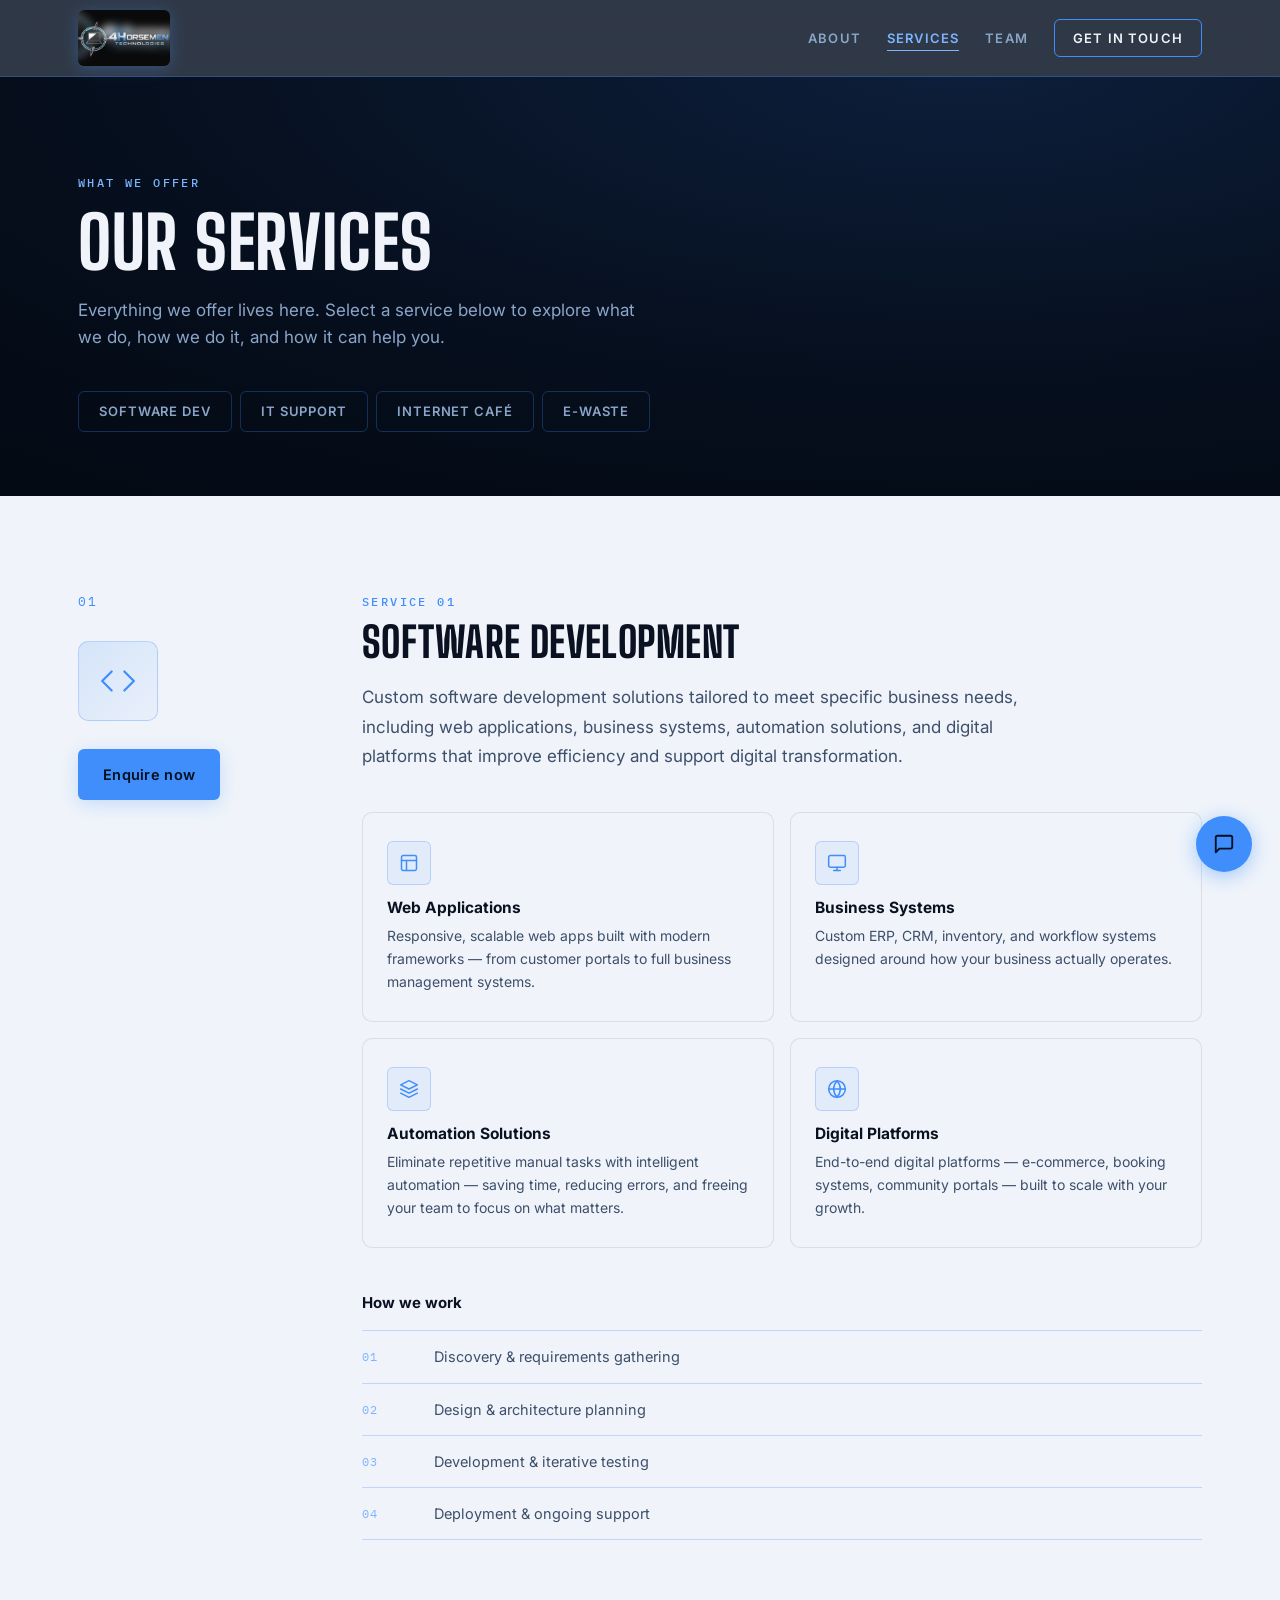
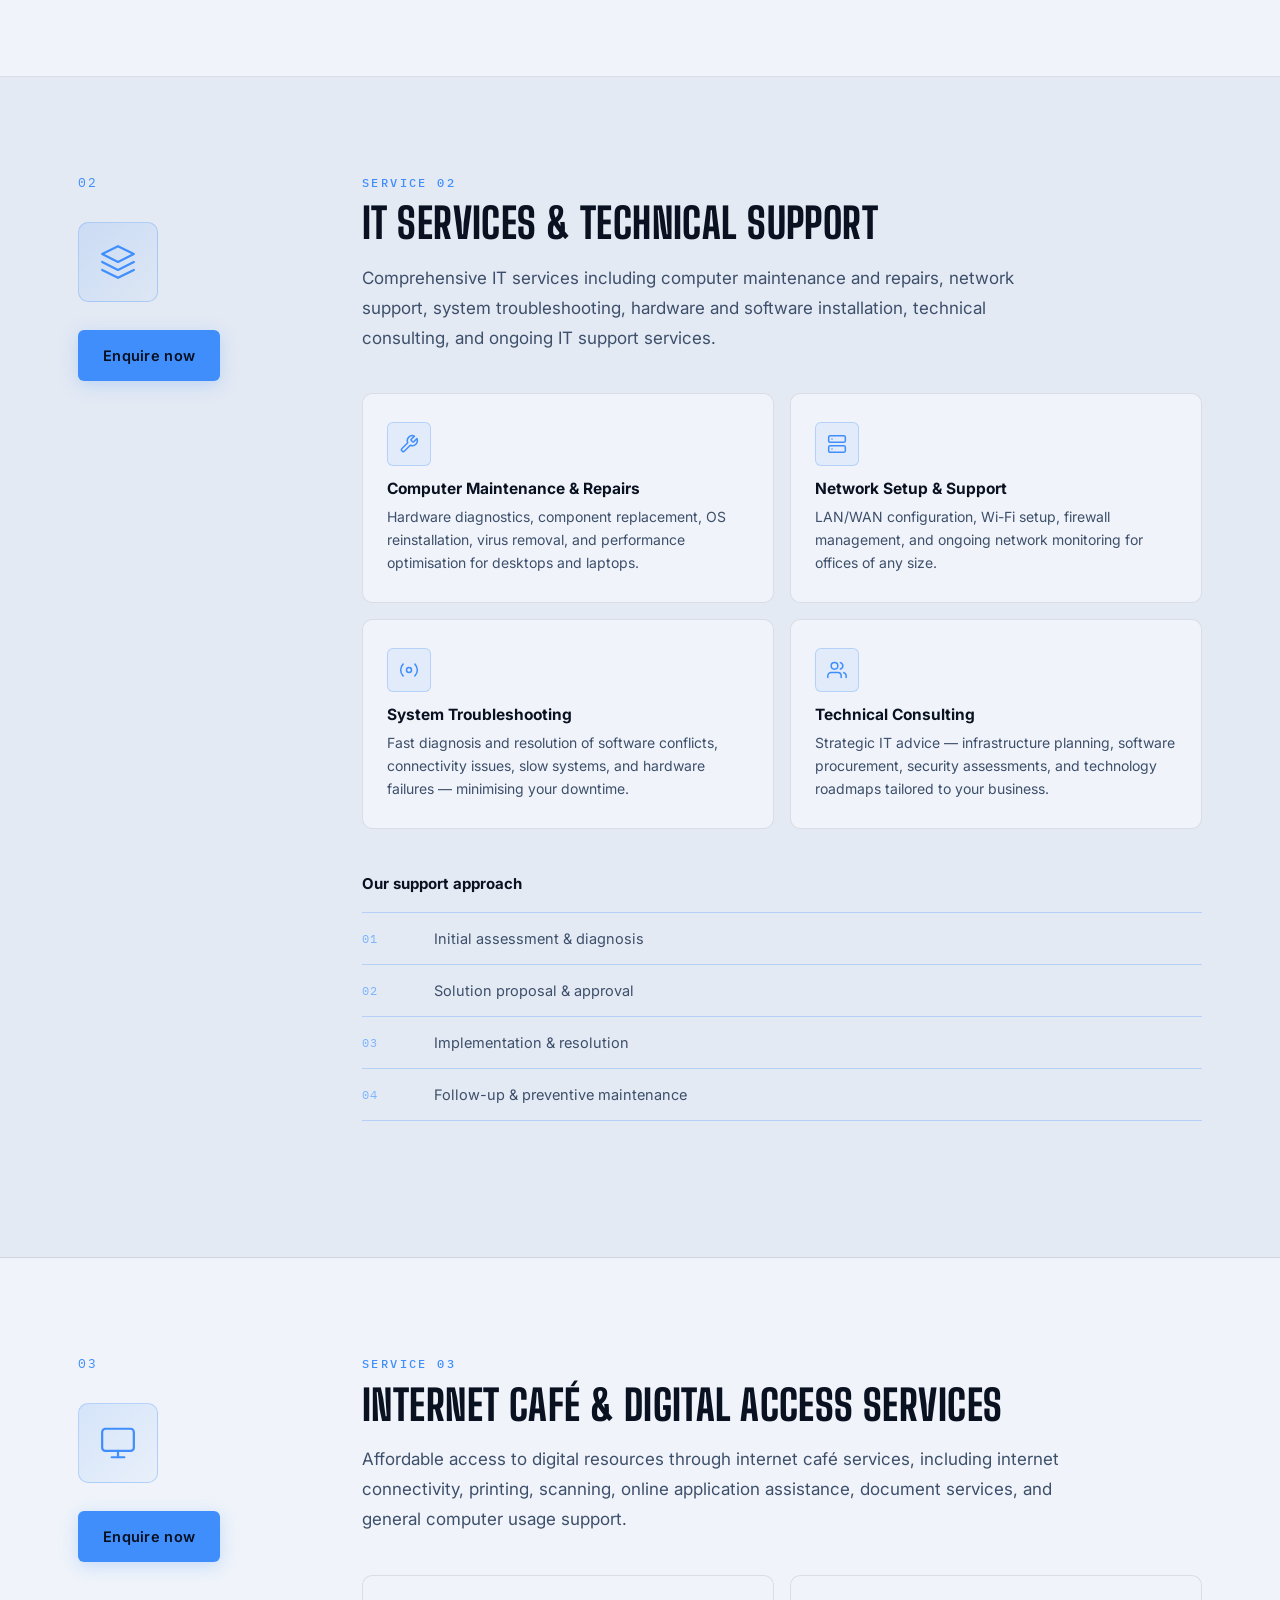
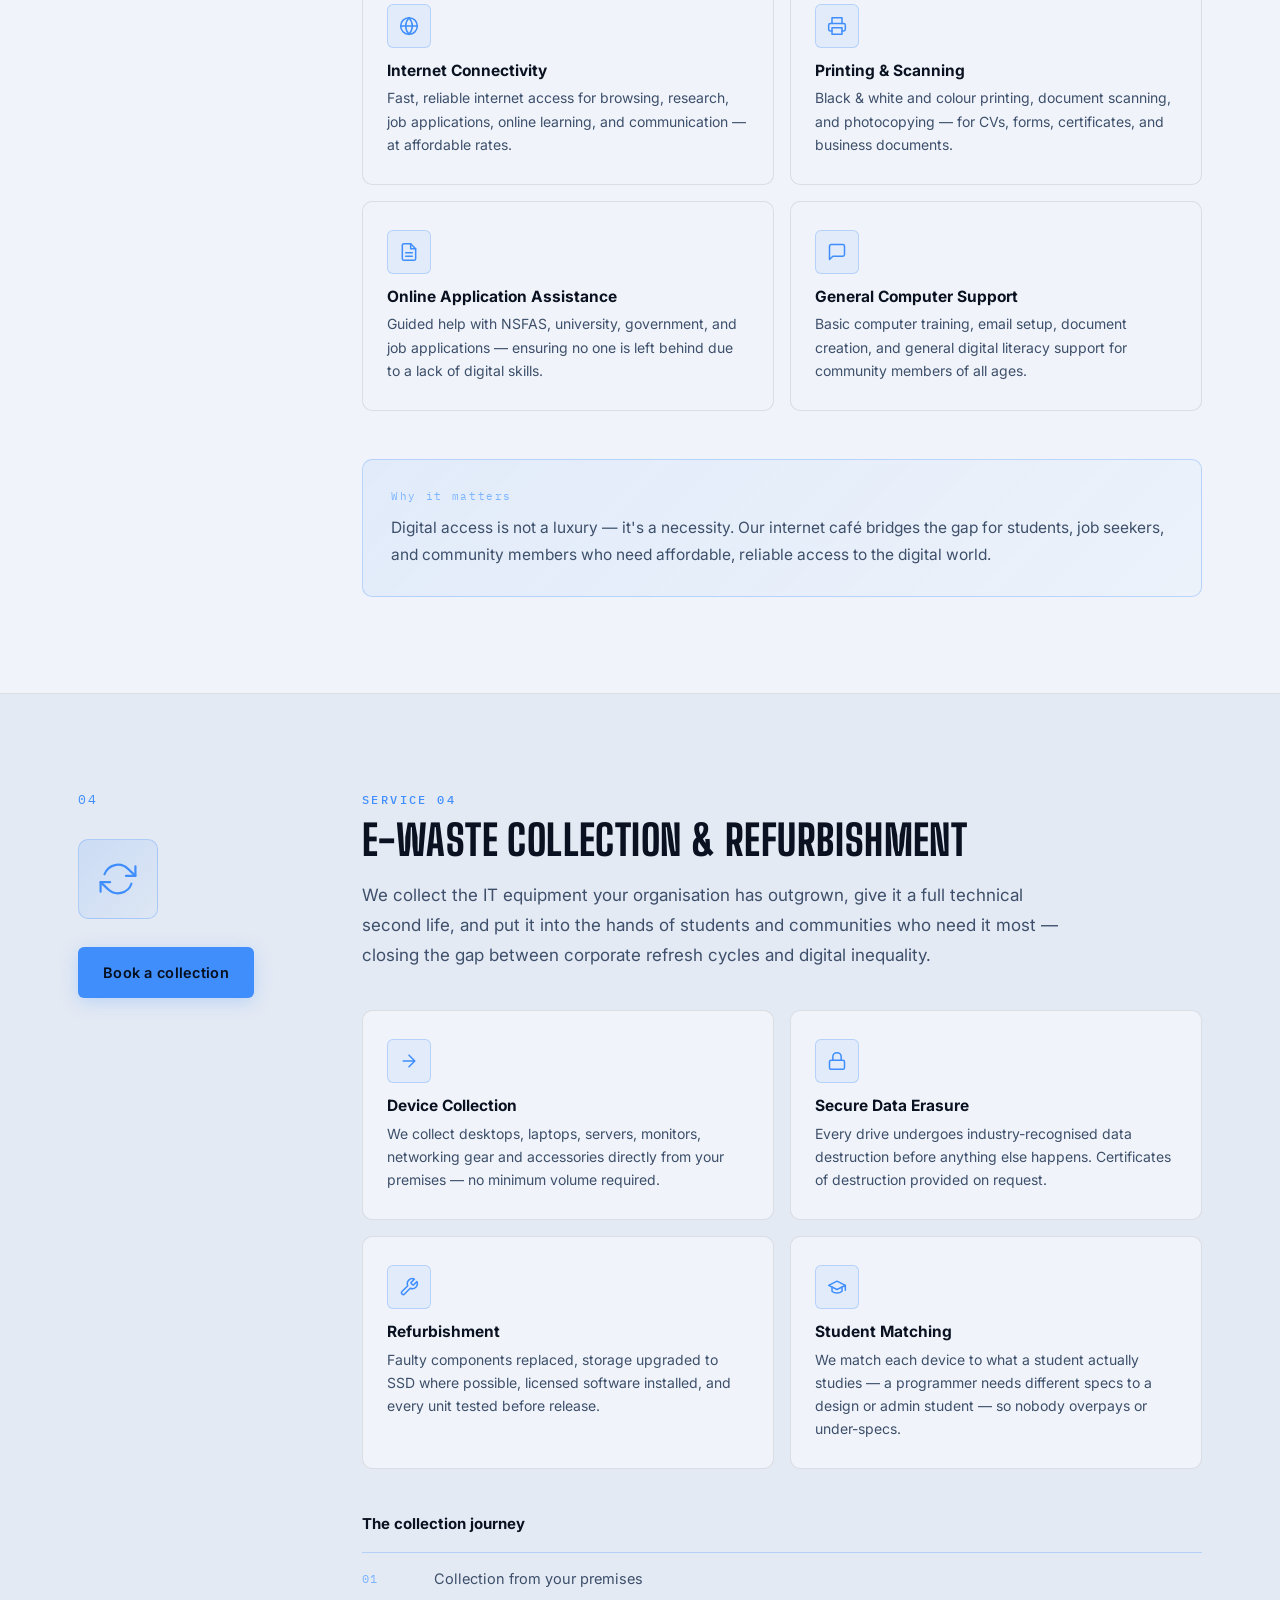
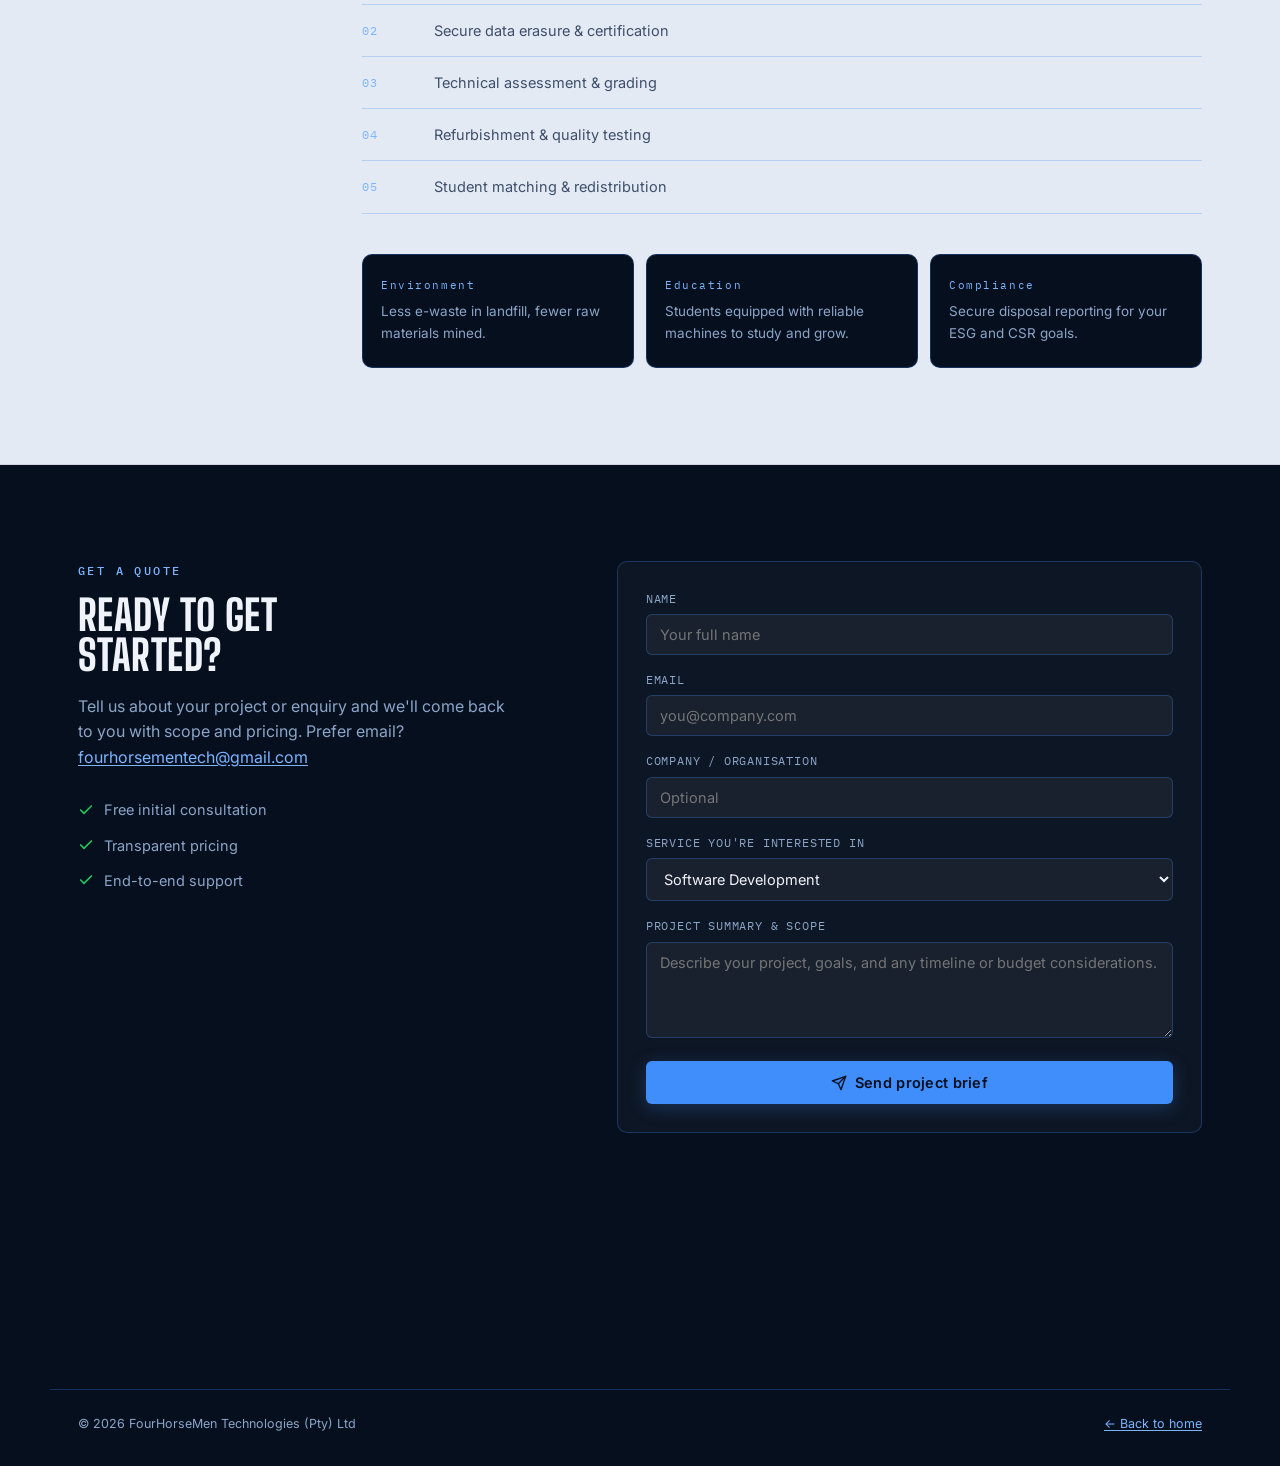
==== commit 0f6a5133: "EmailSetup" ====
--- a/services.html
+++ b/services.html
@@ -302,7 +302,9 @@
           <li><svg width="16" height="16" viewBox="0 0 24 24" fill="none" stroke="currentColor" stroke-width="2.5" stroke-linecap="round" stroke-linejoin="round"><polyline points="20 6 9 17 4 12"/></svg>End-to-end support</li>
         </ul>
       </div>
-      <form class="cta-form reveal" id="quoteForm">
+      <form class="cta-form reveal" id="quoteForm" action="https://api.web3forms.com/submit" method="POST">
+        <input type="hidden" name="access_key" value="931c8284-42c1-4cb1-8501-e20ec11cc050">
+        <input type="hidden" name="subject" value="New project brief — FourHorseMen Technologies website">
         <label for="q-name">Name</label>
         <input id="q-name" name="q-name" type="text" required placeholder="Your full name">
         <label for="q-email">Email</label>
